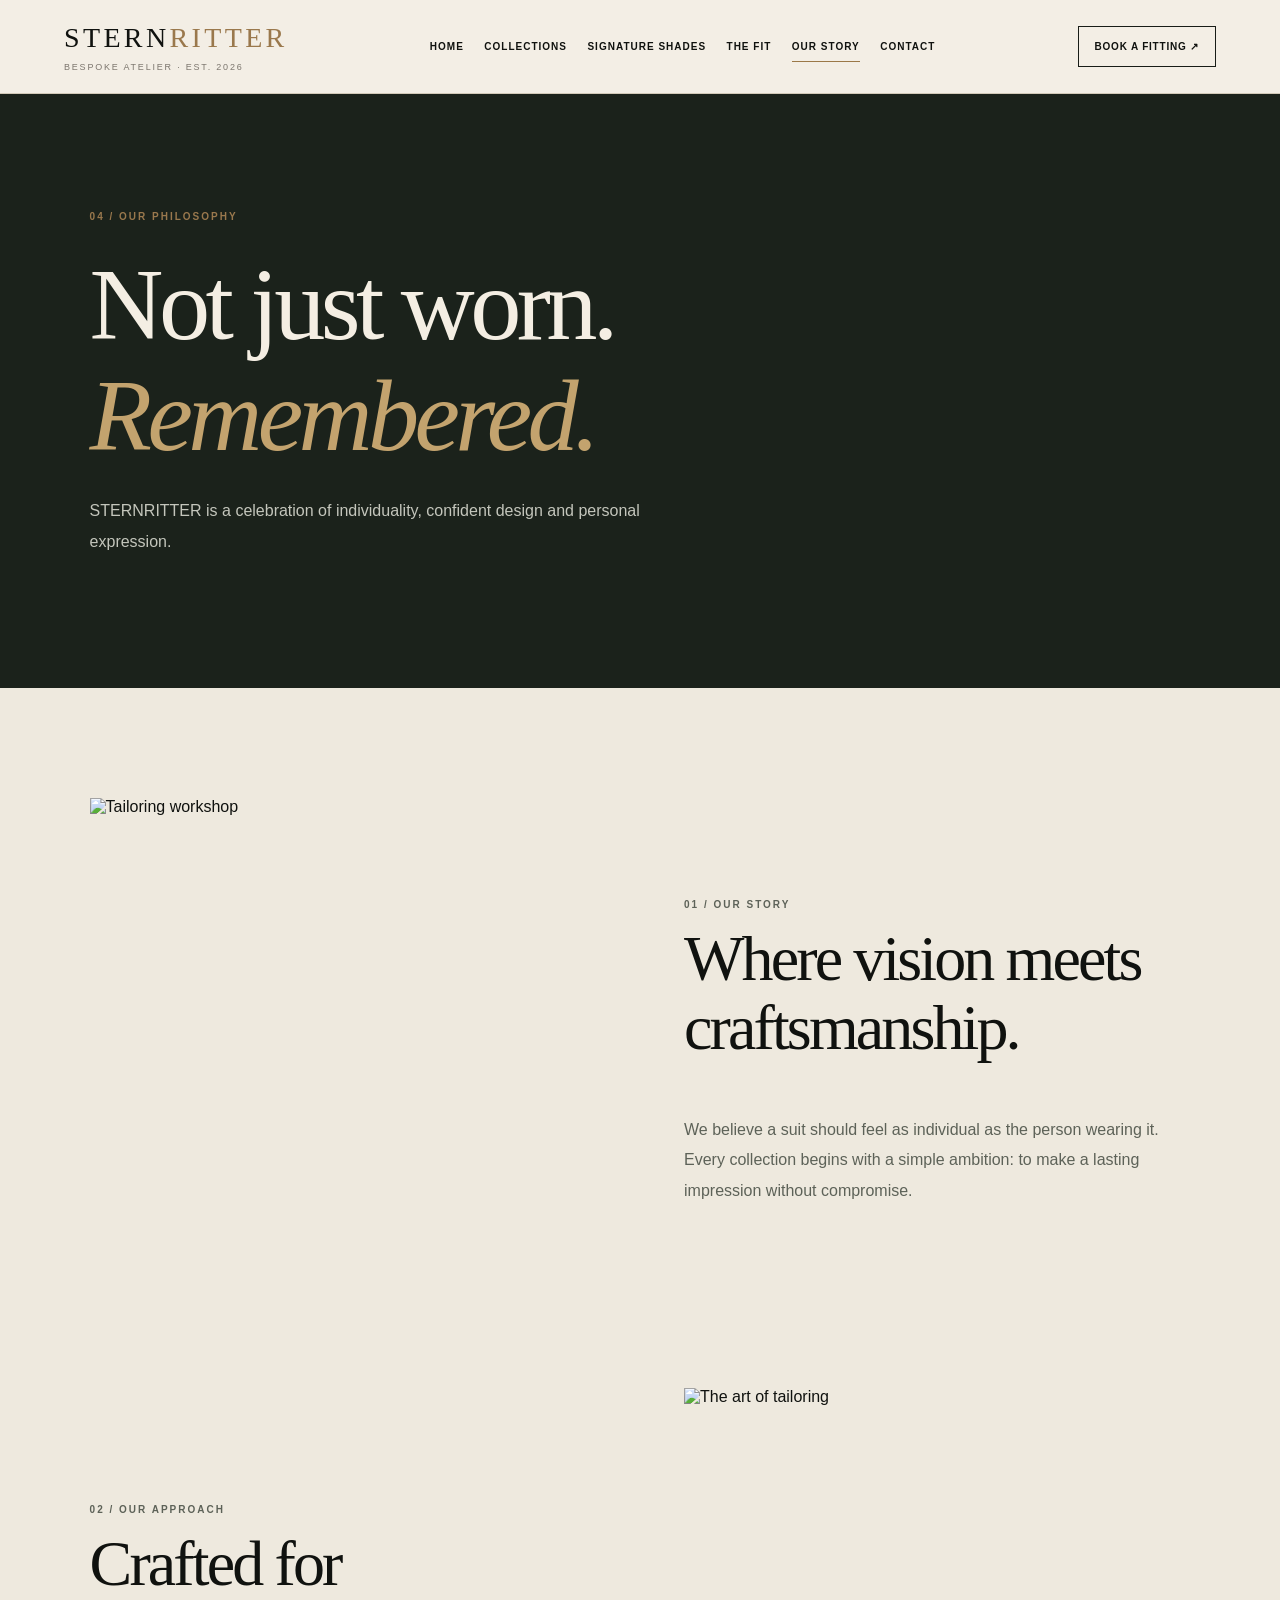
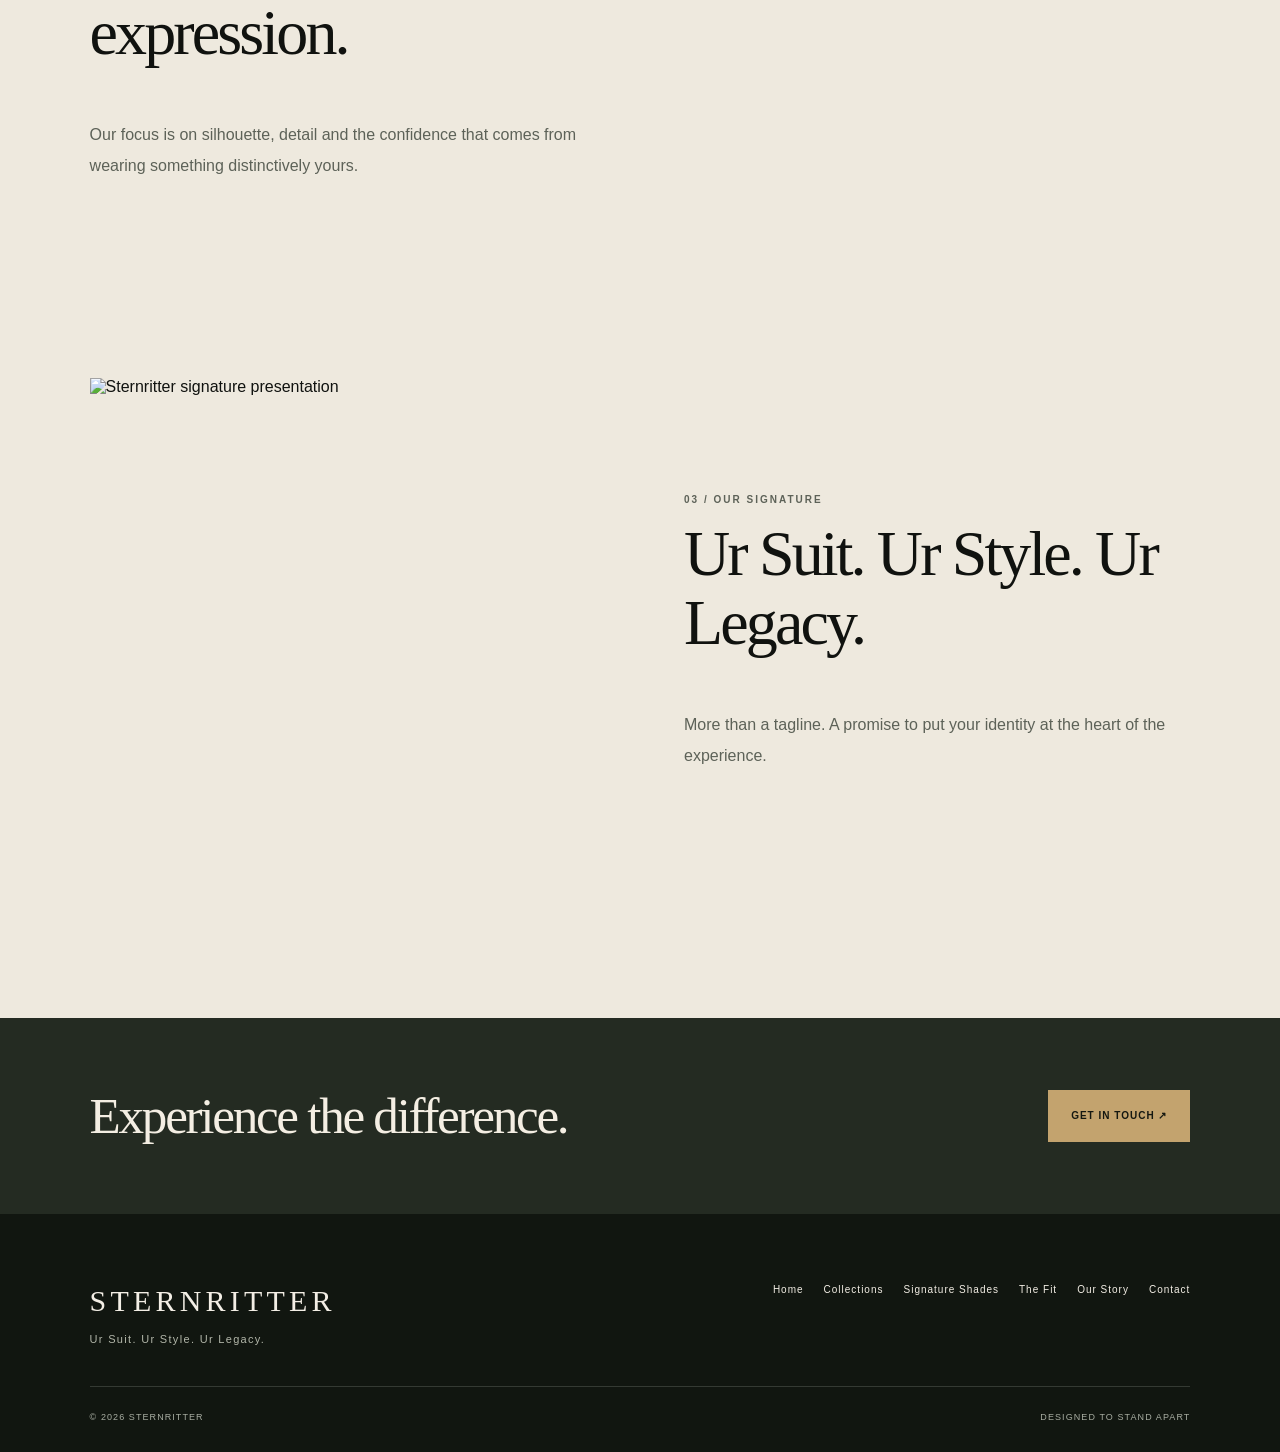
==== about.html @ e66f66bf "Start fresh: complete six-page STERNRITTER client website" ====
<!doctype html><html lang="en"><head><meta charset="utf-8"><meta name="viewport" content="width=device-width,initial-scale=1"><meta name="description" content="STERNRITTER bespoke tailoring. Explore our collections, signature shades and fitting experience."><title>Our Story | STERNRITTER</title><link rel="stylesheet" href="style.css"></head><body><a class="skip" href="#main">Skip to content</a><header class="header"><a class="logo" href="index.html">STERN<span>RITTER</span><small>BESPOKE ATELIER · EST. 2026</small></a><nav aria-label="Main navigation"><a href="index.html">Home</a><a href="collections.html">Collections</a><a href="shades.html">Signature Shades</a><a href="fit.html">The Fit</a><a href="about.html" aria-current="page">Our Story</a><a href="contact.html">Contact</a></nav><a class="book" href="contact.html#enquire">BOOK A FITTING ↗</a></header><main id="main"><section class="page-intro"><p class="eyebrow">04 / OUR PHILOSOPHY</p><h1>Not just worn.<br><em>Remembered.</em></h1><p class="lead">STERNRITTER is a celebration of individuality, confident design and personal expression.</p></section><section class="story-grid wrap"><img src="https://raw.githubusercontent.com/temp940/Sternritter/main/images/Workshop.png" alt="Tailoring workshop" loading="lazy"><div><p class="eyebrow">01 / OUR STORY</p><h2>Where vision meets craftsmanship.</h2><p>We believe a suit should feel as individual as the person wearing it. Every collection begins with a simple ambition: to make a lasting impression without compromise.</p></div><div><p class="eyebrow">02 / OUR APPROACH</p><h2>Crafted for expression.</h2><p>Our focus is on silhouette, detail and the confidence that comes from wearing something distinctively yours.</p></div><img src="https://raw.githubusercontent.com/temp940/Sternritter/main/images/The%20Art%20of%20Tailoring.png" alt="The art of tailoring" loading="lazy"><img src="https://raw.githubusercontent.com/temp940/Sternritter/main/images/Card%20Presentation.png" alt="Sternritter signature presentation" loading="lazy"><div><p class="eyebrow">03 / OUR SIGNATURE</p><h2>Ur Suit. Ur Style. Ur Legacy.</h2><p>More than a tagline. A promise to put your identity at the heart of the experience.</p></div></section><section class="strip-cta"><h2>Experience the difference.</h2><a class="button" href="contact.html#enquire">GET IN TOUCH ↗</a></section></main><footer class="footer"><div><a class="footer-logo" href="index.html">STERNRITTER</a><p>Ur Suit. Ur Style. Ur Legacy.</p></div><div class="footer-nav"><a href="index.html">Home</a><a href="collections.html">Collections</a><a href="shades.html">Signature Shades</a><a href="fit.html">The Fit</a><a href="about.html">Our Story</a><a href="contact.html">Contact</a></div><div class="footer-base"><span>© 2026 STERNRITTER</span><span>DESIGNED TO STAND APART</span></div></footer></body></html>
---- style.css ----
:root{--ink:#10120f;--dark:#1c211b;--paper:#eee9de;--gold:#c3a36e;--line:#d2c9b8}*,*::before,*::after{box-sizing:border-box}html{scroll-behavior:smooth}body{margin:0;background:var(--paper);color:var(--ink);font-family:Arial,Helvetica,sans-serif;overflow-x:hidden}a{color:inherit;text-decoration:none}img{display:block;width:100%;height:auto}h1,h2,h3,p{margin-top:0}h1,h2,h3{font-weight:400}h1,h2,h3{font-family:Georgia,serif;letter-spacing:-.045em;line-height:1.08}em{font-weight:400;color:#9b7848}.skip{position:absolute;left:15px;top:-100px;background:white;padding:10px;z-index:100}.skip:focus{top:15px}a:focus-visible,input:focus-visible,select:focus-visible,textarea:focus-visible{outline:2px solid #a8844c;outline-offset:4px}.header{display:flex;align-items:center;justify-content:space-between;gap:22px;padding:20px 5%;background:#f3eee5;min-height:94px;border-bottom:1px solid var(--line)}.logo{font:28px Georgia,serif;letter-spacing:.12em;white-space:nowrap}.logo span{color:#9a784c}.logo small{display:block;font:9px Arial,sans-serif;letter-spacing:.2em;color:#7c766e;margin-top:8px}.header nav{display:flex;gap:clamp(12px,1.6vw,25px);align-items:center;justify-content:center;flex-wrap:wrap}.header nav a{font-size:10px;font-weight:700;letter-spacing:.1em;text-transform:uppercase;padding:9px 0;border-bottom:1px solid transparent}.header nav a[aria-current=page],.header nav a:hover{border-color:#9b7848}.book{border:1px solid #181c17;padding:14px 16px;font-size:10px;font-weight:700;letter-spacing:.08em;white-space:nowrap}.book:hover{background:#181c17;color:white}.eyebrow{font:700 10px/1.6 Arial,sans-serif;letter-spacing:.2em;color:#99784d}.wrap{padding-left:7%;padding-right:7%}.home-hero{display:grid;grid-template-columns:1fr 1fr;min-height:670px;background:#151b16;color:#f0ebdf;position:relative}.home-hero-copy{padding:clamp(65px,8vw,140px) 7vw;display:flex;flex-direction:column;align-items:flex-start;justify-content:center}.home-hero h1{font-size:clamp(65px,7.2vw,124px);margin:25px 0}.home-hero p:not(.eyebrow){max-width:420px;line-height:1.9;color:#bfc2b7;font-size:15px}.home-hero-image{overflow:hidden;background:#242a23}.home-hero-image img{width:100%;height:100%;object-fit:cover}.hero-number{position:absolute;bottom:25px;left:7vw;color:#b6b5a7;font-size:10px;letter-spacing:.15em}.actions{display:flex;gap:12px;flex-wrap:wrap;margin-top:25px}.button{display:inline-flex;align-items:center;justify-content:center;min-height:52px;padding:16px 22px;border:1px solid var(--gold);background:var(--gold);color:#151811;font-size:10px;font-weight:700;letter-spacing:.1em;cursor:pointer;text-align:center}.button:hover{background:transparent;color:var(--gold)}.button.outline{background:transparent;color:#f4ecdd}.button.outline:hover{background:var(--gold);color:#151811}.button.dark{background:#141a14;color:#fff;border-color:#141a14}.marquee{background:var(--gold);padding:22px 5%;display:flex;align-items:center;justify-content:space-around;gap:12px;flex-wrap:wrap;font-size:10px;font-weight:700;letter-spacing:.1em}.marquee b{font-size:16px}.statement{padding-top:130px;padding-bottom:135px}.statement-grid{display:grid;grid-template-columns:1.3fr 1fr;gap:8%;align-items:center}.statement h2,.section-title,.split-copy h2,.final-cta h2{font-size:clamp(50px,6.2vw,100px)}.statement-grid p{font-size:18px;line-height:1.8;color:#5d6158}.under-link{display:inline-block;padding:12px 0;border-bottom:1px solid #99784d;color:#8c6c3e;font-size:10px;font-weight:700;letter-spacing:.1em}.featured{background:#dcd3c2;padding:105px 0 125px}.section-top{display:flex;justify-content:space-between;gap:20px;align-items:center}.section-title{margin:45px 0 60px}.products{display:grid;grid-template-columns:repeat(3,minmax(0,1fr));gap:26px}.product{min-width:0}.product-image{display:block;aspect-ratio:3/4.2;overflow:hidden;background:#252b25}.product-image img{height:100%;object-fit:cover;transition:transform .4s}.product-image:hover img{transform:scale(1.04)}.product-meta{padding:25px 0}.product-meta>span,.shade>div>span{font-size:10px;letter-spacing:.12em;color:#917246}.product-meta h2{font-size:clamp(30px,3.2vw,48px);margin:15px 0 5px}.product-meta h3{font:700 12px Arial,sans-serif;letter-spacing:.05em}.product-meta p{font-size:14px;line-height:1.8;color:#66695f}.split-feature{display:grid;grid-template-columns:1fr 1fr;background:#1c241c;color:#f1ebdf}.split-image{min-height:650px;overflow:hidden}.split-image img{height:100%;object-fit:cover}.split-copy{display:flex;flex-direction:column;align-items:flex-start;justify-content:center;padding:10%}.split-copy p:not(.eyebrow){max-width:410px;line-height:1.9;color:#c0c4b9}.final-cta{background:#c3a36e;text-align:center;padding:115px 20px 130px}.final-cta h2 em{color:#6b4f2d}.page-intro{background:#1b221b;color:#f4eee3;padding:clamp(85px,9vw,140px) 7%;}.page-intro h1{font-size:clamp(64px,8vw,130px);margin:25px 0}.page-intro em{color:#c3a36e}.lead{max-width:590px;color:#c4c6bc;line-height:1.9;font-size:16px}.catalogue,.shade-grid{padding-top:100px;padding-bottom:110px}.shade-grid{display:grid;grid-template-columns:repeat(2,minmax(0,1fr));gap:55px 30px}.shade{min-width:0}.shade img{height:580px;object-fit:cover;background:#222922}.shade>div{padding:25px 0}.shade h2{font-size:clamp(31px,4vw,55px);margin:12px 0}.shade p{color:#60645b;line-height:1.7}.strip-cta{display:flex;align-items:center;justify-content:space-between;gap:25px;flex-wrap:wrap;padding:70px 7%;background:#242b22;color:#f4eee3}.strip-cta h2{font-size:clamp(35px,4vw,65px);margin:0}.fit-layout{display:grid;grid-template-columns:1fr 1fr;gap:8%;padding-top:110px;padding-bottom:110px;align-items:center}.fit-layout h2,.story-grid h2,.contact-layout h2{font-size:clamp(40px,5vw,76px)}.fit-layout p,.story-grid p,.contact-layout p{line-height:1.9;color:#5d6258}.fit-layout>img{height:660px;object-fit:cover}.steps{list-style:none;padding:0;margin:35px 0}.steps li{display:flex;justify-content:space-between;gap:20px;border-top:1px solid #c9c2b5;padding:17px 0}.steps li b{font-size:12px}.steps li span{font-size:13px;color:#65675f;max-width:240px}.fit-options{padding-top:65px;padding-bottom:110px;background:#ded7c9}.option-grid{display:grid;grid-template-columns:repeat(3,1fr);gap:20px}.option-grid article{padding:35px;border:1px solid #bdb3a3}.option-grid h3{font-size:30px}.option-grid p{color:#66685e}.story-grid{padding-top:110px;padding-bottom:120px;display:grid;grid-template-columns:1fr 1fr;gap:70px 8%;align-items:center}.story-grid img{height:520px;object-fit:cover}.contact-layout{display:grid;grid-template-columns:1fr 1fr;gap:10%;padding-top:100px;padding-bottom:130px}.contact-layout form{display:flex;flex-direction:column;gap:12px}.contact-layout label{font-size:10px;font-weight:700;letter-spacing:.13em}.contact-layout input,.contact-layout select,.contact-layout textarea{width:100%;font:15px Arial,sans-serif;padding:15px;border:1px solid #bcb4a6;background:#faf7f0;color:#171a15;margin-bottom:14px}.contact-layout form .button{align-self:flex-start}.notice{font-size:13px;color:#876d49!important}.footer{background:#111610;color:#f3eee5;padding:70px 7% 30px;display:flex;justify-content:space-between;gap:30px;flex-wrap:wrap}.footer-logo{font:30px Georgia,serif;letter-spacing:.14em}.footer p{font-size:11px;color:#b2b6a9;letter-spacing:.12em;margin-top:15px}.footer-nav{display:flex;gap:20px;flex-wrap:wrap;align-items:flex-start}.footer-nav a{font-size:10px;letter-spacing:.1em}.footer-nav a:hover{color:#c3a36e}.footer-base{width:100%;display:flex;justify-content:space-between;gap:20px;flex-wrap:wrap;border-top:1px solid #343a33;padding-top:25px;color:#a8ada2;font-size:9px;letter-spacing:.12em}@media(max-width:1200px){.header{flex-wrap:wrap;justify-content:center}.header nav{order:3;width:100%}}@media(max-width:800px){.home-hero,.split-feature,.statement-grid,.fit-layout,.contact-layout,.story-grid{grid-template-columns:1fr}.home-hero-image{height:540px}.home-hero-copy{padding:90px 7%}.hero-number{display:none}.products{grid-template-columns:1fr 1fr}.shade-grid{grid-template-columns:1fr 1fr}.shade img{height:420px}.fit-layout>img,.story-grid img{height:420px}.split-image{min-height:500px}.split-copy{padding:80px 7%}}@media(max-width:560px){.header{padding:20px 5%;gap:17px}.logo{font-size:24px}.header nav{order:0;gap:7px 14px}.header nav a{font-size:9px}.home-hero h1,.page-intro h1{font-size:clamp(58px,13vw,85px)}.home-hero-image{height:430px}.products,.shade-grid,.option-grid{grid-template-columns:1fr}.shade img{height:auto;aspect-ratio:3/4;object-fit:cover}.statement,.featured,.catalogue,.shade-grid,.fit-layout,.story-grid,.contact-layout{padding-top:75px;padding-bottom:80px}.statement h2,.section-title,.split-copy h2,.final-cta h2{font-size:clamp(47px,12vw,70px)}.split-image{min-height:420px}.strip-cta{padding:60px 7%}.footer-base{display:block}.footer-base span{display:block;margin:10px 0}}@media(prefers-reduced-motion:reduce){html{scroll-behavior:auto}*,*::before,*::after{transition:none!important}}
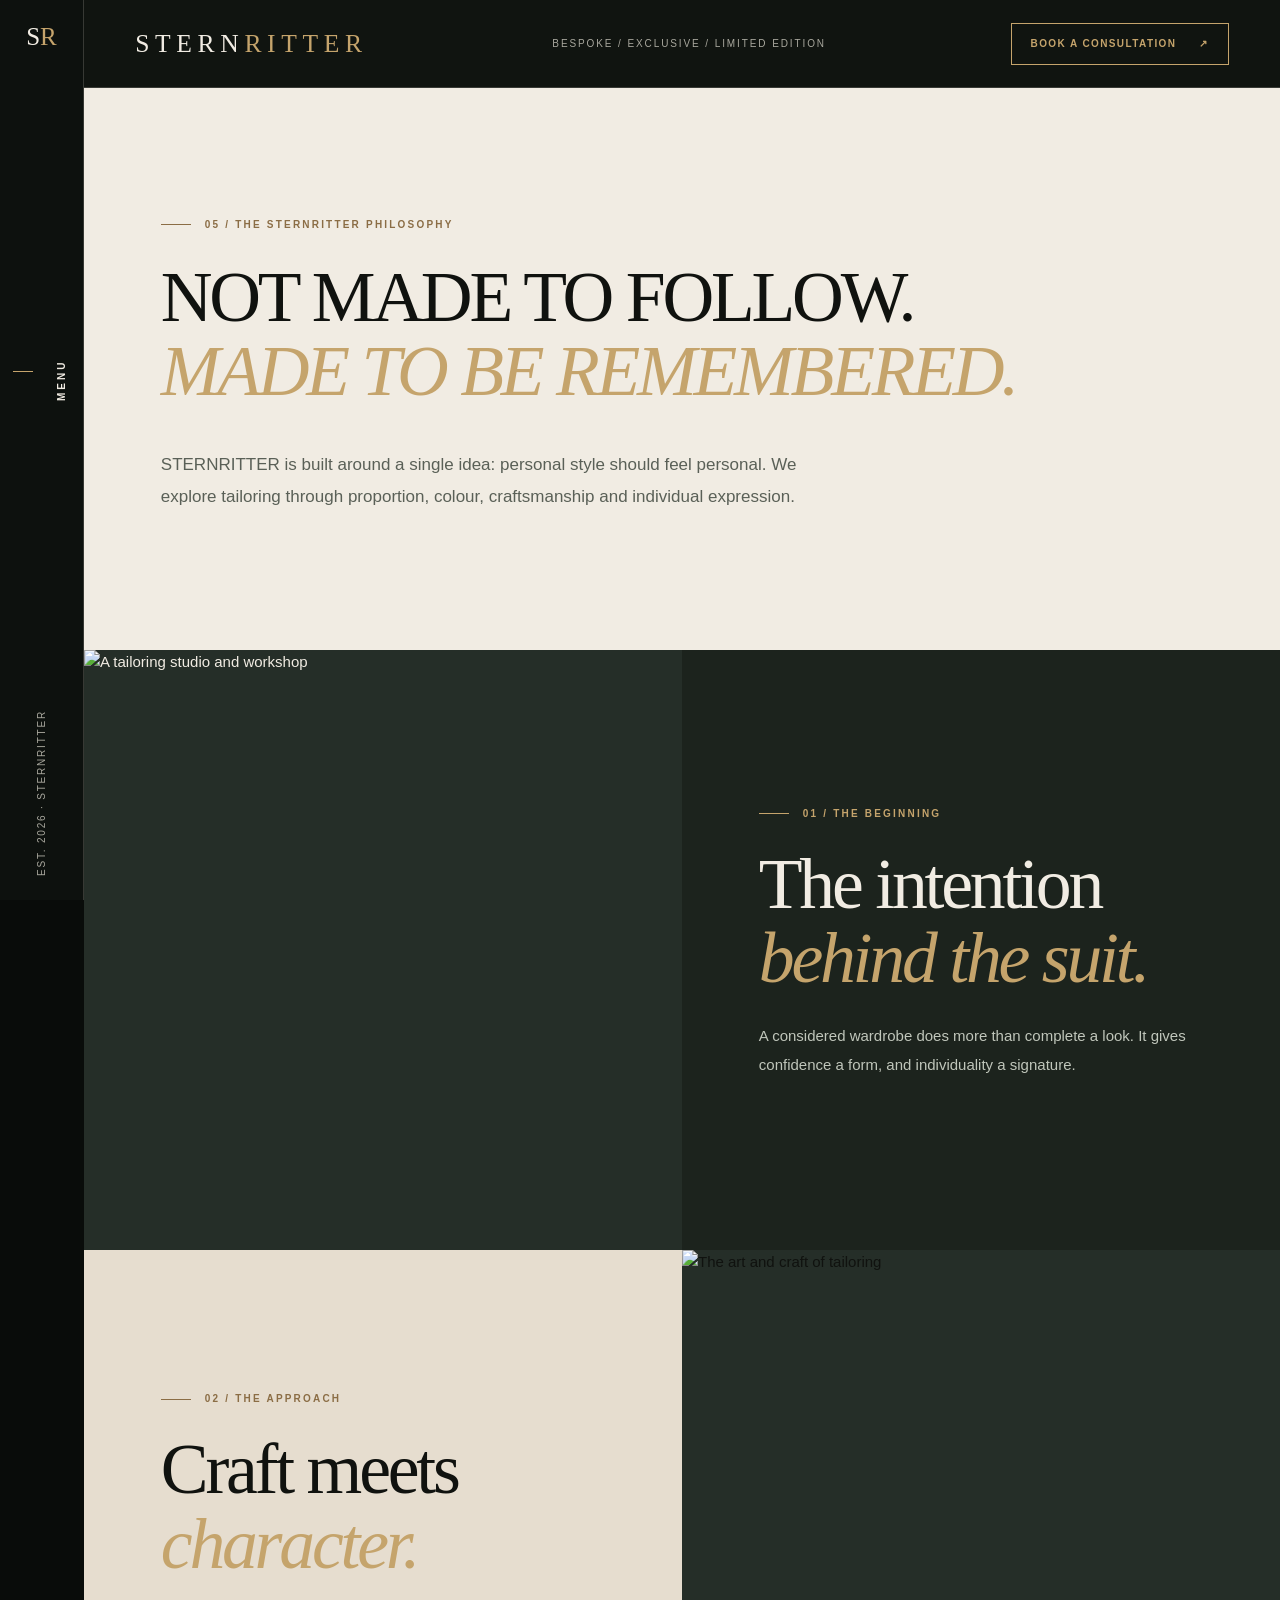
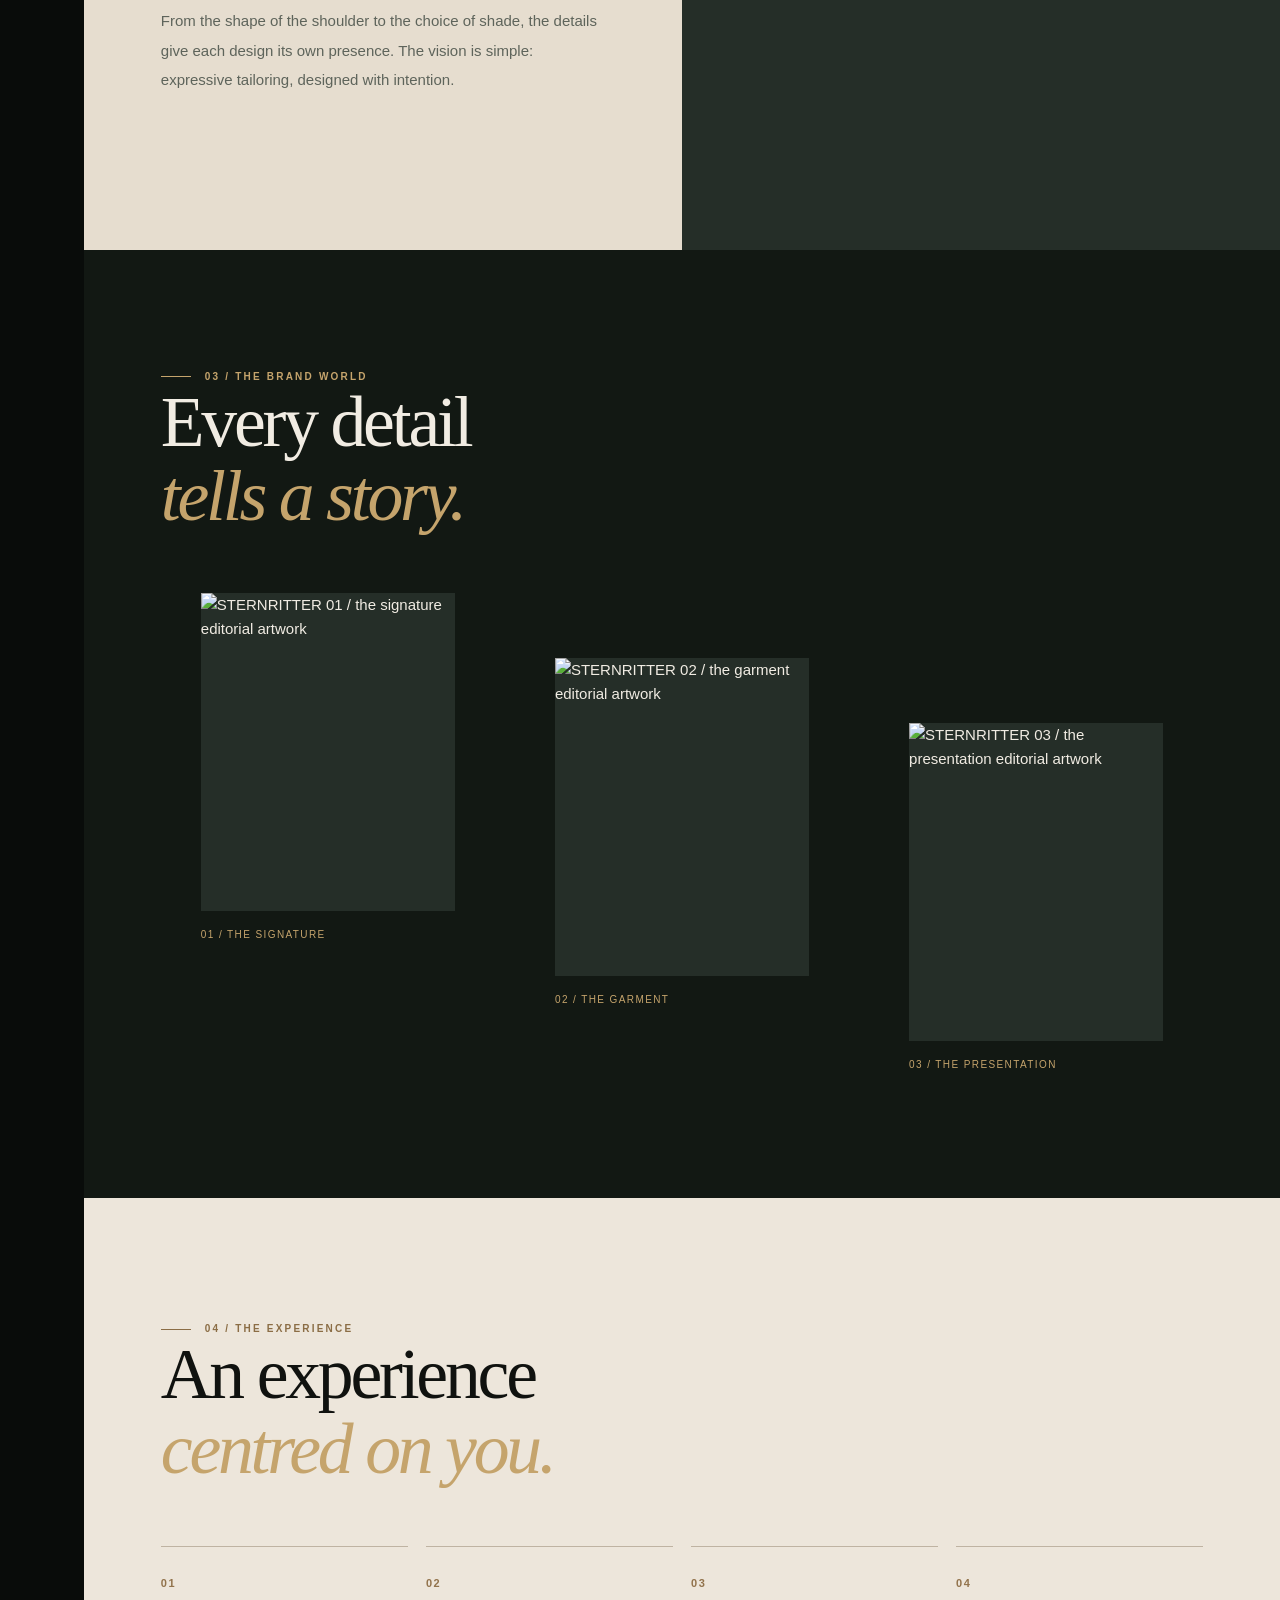
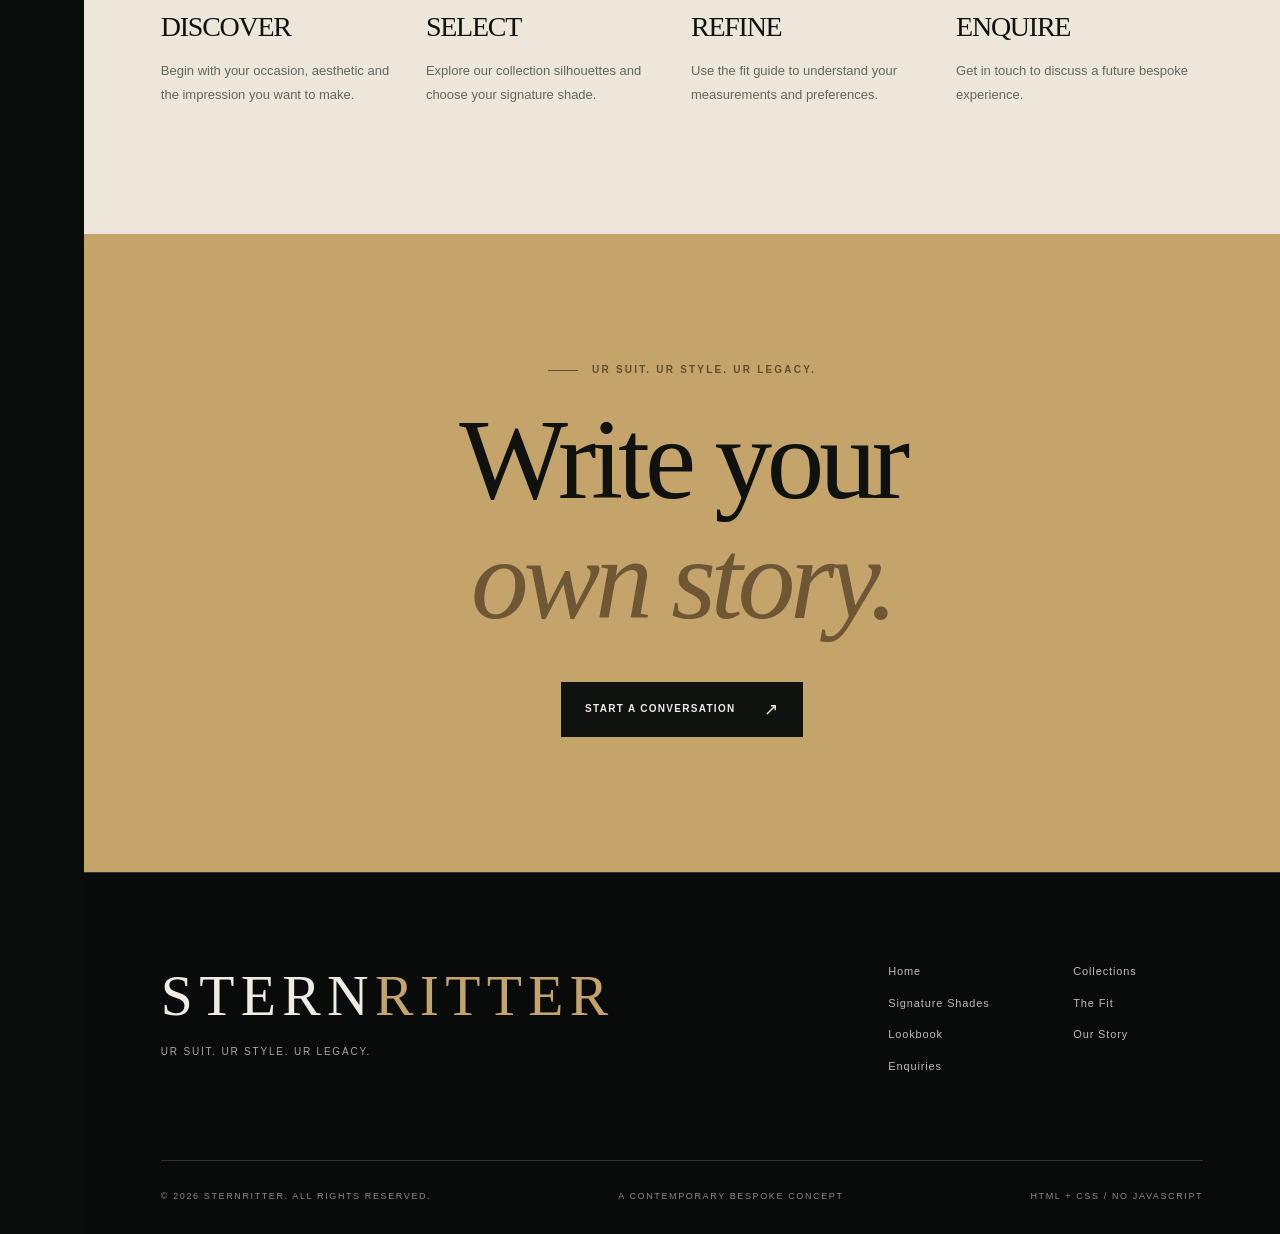
==== commit aaa05bcf: "STERNRITTER V3: complete seven-page editorial rebuild, side navigation, all 22 images, CSS interacti" ====
--- a/about.html
+++ b/about.html
@@ -1 +1,45 @@
-<!doctype html><html lang="en"><head><meta charset="utf-8"><meta name="viewport" content="width=device-width,initial-scale=1"><meta name="description" content="STERNRITTER bespoke tailoring. Explore our collections, signature shades and fitting experience."><title>Our Story | STERNRITTER</title><link rel="stylesheet" href="style.css"></head><body><a class="skip" href="#main">Skip to content</a><header class="header"><a class="logo" href="index.html">STERN<span>RITTER</span><small>BESPOKE ATELIER · EST. 2026</small></a><nav aria-label="Main navigation"><a href="index.html">Home</a><a href="collections.html">Collections</a><a href="shades.html">Signature Shades</a><a href="fit.html">The Fit</a><a href="about.html" aria-current="page">Our Story</a><a href="contact.html">Contact</a></nav><a class="book" href="contact.html#enquire">BOOK A FITTING ↗</a></header><main id="main"><section class="page-intro"><p class="eyebrow">04 / OUR PHILOSOPHY</p><h1>Not just worn.<br><em>Remembered.</em></h1><p class="lead">STERNRITTER is a celebration of individuality, confident design and personal expression.</p></section><section class="story-grid wrap"><img src="https://raw.githubusercontent.com/temp940/Sternritter/main/images/Workshop.png" alt="Tailoring workshop" loading="lazy"><div><p class="eyebrow">01 / OUR STORY</p><h2>Where vision meets craftsmanship.</h2><p>We believe a suit should feel as individual as the person wearing it. Every collection begins with a simple ambition: to make a lasting impression without compromise.</p></div><div><p class="eyebrow">02 / OUR APPROACH</p><h2>Crafted for expression.</h2><p>Our focus is on silhouette, detail and the confidence that comes from wearing something distinctively yours.</p></div><img src="https://raw.githubusercontent.com/temp940/Sternritter/main/images/The%20Art%20of%20Tailoring.png" alt="The art of tailoring" loading="lazy"><img src="https://raw.githubusercontent.com/temp940/Sternritter/main/images/Card%20Presentation.png" alt="Sternritter signature presentation" loading="lazy"><div><p class="eyebrow">03 / OUR SIGNATURE</p><h2>Ur Suit. Ur Style. Ur Legacy.</h2><p>More than a tagline. A promise to put your identity at the heart of the experience.</p></div></section><section class="strip-cta"><h2>Experience the difference.</h2><a class="button" href="contact.html#enquire">GET IN TOUCH ↗</a></section></main><footer class="footer"><div><a class="footer-logo" href="index.html">STERNRITTER</a><p>Ur Suit. Ur Style. Ur Legacy.</p></div><div class="footer-nav"><a href="index.html">Home</a><a href="collections.html">Collections</a><a href="shades.html">Signature Shades</a><a href="fit.html">The Fit</a><a href="about.html">Our Story</a><a href="contact.html">Contact</a></div><div class="footer-base"><span>© 2026 STERNRITTER</span><span>DESIGNED TO STAND APART</span></div></footer></body></html>+<!DOCTYPE html><html lang="en"><head><meta charset="UTF-8"><meta name="viewport" content="width=device-width,initial-scale=1"><meta name="theme-color" content="#10120f"><meta name="description" content="Discover the design philosophy, craftsmanship and distinct brand expression of STERNRITTER."><title>Our Story | STERNRITTER</title><link rel="stylesheet" href="style-v3.css"></head><body>
+<a class="skip" href="#main">Skip to main content</a>
+<input id="site-menu" type="checkbox" aria-label="Toggle the slide-out navigation menu">
+<aside class="rail" aria-label="Site controls">
+ <a class="rail-logo" href="index.html" aria-label="STERNRITTER home">S<span>R</span></a>
+ <label class="rail-open" for="site-menu"><span class="hamburger" aria-hidden="true"><i></i><i></i><i></i></span> MENU</label>
+ <span class="rail-side">EST. 2026 · STERNRITTER</span>
+</aside>
+<label class="nav-veil" for="site-menu" aria-hidden="true"></label>
+<nav class="nav-panel" aria-label="Primary navigation">
+ <div class="nav-panel-head"><span class="nav-kicker">STERNRITTER / EXPLORE</span><label class="nav-close" for="site-menu">CLOSE <span class="close-x" aria-hidden="true">×</span></label></div>
+ <div class="nav-big"><a href="index.html"><small>01</small>Home<span aria-hidden="true" style="margin-left:auto;font:26px Arial,sans-serif">↗</span></a>
+<a href="collections.html"><small>02</small>Collections<span aria-hidden="true" style="margin-left:auto;font:26px Arial,sans-serif">↗</span></a>
+<a href="shades.html"><small>03</small>Signature Shades<span aria-hidden="true" style="margin-left:auto;font:26px Arial,sans-serif">↗</span></a>
+<a href="fit.html"><small>04</small>The Fit<span aria-hidden="true" style="margin-left:auto;font:26px Arial,sans-serif">↗</span></a>
+<a href="lookbook.html"><small>05</small>Lookbook<span aria-hidden="true" style="margin-left:auto;font:26px Arial,sans-serif">↗</span></a>
+<a href="about.html" aria-current="page"><small>06</small>Our Story<span aria-hidden="true" style="margin-left:auto;font:26px Arial,sans-serif">↗</span></a>
+<a href="contact.html"><small>07</small>Enquiries<span aria-hidden="true" style="margin-left:auto;font:26px Arial,sans-serif">↗</span></a></div>
+ <div class="nav-panel-foot"><img src="https://raw.githubusercontent.com/temp940/Sternritter/main/images/The%20Garment.png" alt="A STERNRITTER luxury garment presentation" loading="lazy"><p>Ur Suit.<br>Ur Style.<br><em>Ur Legacy.</em></p></div>
+</nav>
+<div class="site">
+<header class="topbar">
+ <a class="topbrand" href="index.html" aria-label="STERNRITTER homepage">STERN<span>RITTER</span></a>
+ <span class="topnote">BESPOKE / EXCLUSIVE / LIMITED EDITION</span>
+ <a class="book-top" href="contact.html#consultation">BOOK A CONSULTATION <span aria-hidden="true">↗</span></a>
+</header><main id="main">
+<section class="story-intro"><div class="wrap"><span class="kicker dark">05 / THE STERNRITTER PHILOSOPHY</span><h1 class="section-title">NOT MADE TO FOLLOW.<br><em>MADE TO BE REMEMBERED.</em></h1><p>STERNRITTER is built around a single idea: personal style should feel personal. We explore tailoring through proportion, colour, craftsmanship and individual expression.</p></div></section>
+<section class="story-block"><div class="photo-wrap story-image"><img src="https://raw.githubusercontent.com/temp940/Sternritter/main/images/Workshop.png" alt="A tailoring studio and workshop" loading="lazy"></div><div class="story-text"><span class="kicker">01 / THE BEGINNING</span><h2>The intention<br><em>behind the suit.</em></h2><p>A considered wardrobe does more than complete a look. It gives confidence a form, and individuality a signature.</p></div></section>
+<section class="story-block reverse"><div class="photo-wrap story-image"><img src="https://raw.githubusercontent.com/temp940/Sternritter/main/images/The%20Art%20of%20Tailoring.png" alt="The art and craft of tailoring" loading="lazy"></div><div class="story-text"><span class="kicker dark">02 / THE APPROACH</span><h2>Craft meets<br><em>character.</em></h2><p>From the shape of the shoulder to the choice of shade, the details give each design its own presence. The vision is simple: expressive tailoring, designed with intention.</p></div></section>
+<section class="detail-triptych"><div class="wrap"><span class="kicker">03 / THE BRAND WORLD</span><h2 class="section-title">Every detail<br><em>tells a story.</em></h2><div class="detail-triptych-grid"><figure><div class="photo-wrap "><img src="https://raw.githubusercontent.com/temp940/Sternritter/main/images/Card%20Presentation.png" alt="STERNRITTER 01 / the signature editorial artwork" loading="lazy"></div><figcaption>01 / THE SIGNATURE</figcaption></figure><figure><div class="photo-wrap "><img src="https://raw.githubusercontent.com/temp940/Sternritter/main/images/The%20Garment.png" alt="STERNRITTER 02 / the garment editorial artwork" loading="lazy"></div><figcaption>02 / THE GARMENT</figcaption></figure><figure><div class="photo-wrap "><img src="https://raw.githubusercontent.com/temp940/Sternritter/main/images/Card.png" alt="STERNRITTER 03 / the presentation editorial artwork" loading="lazy"></div><figcaption>03 / THE PRESENTATION</figcaption></figure></div></div></section>
+<section class="process-section"><div class="wrap"><span class="kicker dark">04 / THE EXPERIENCE</span><h2 class="section-title">An experience<br><em>centred on you.</em></h2><div class="process-grid"><div class="process-card"><small>01</small><h3>DISCOVER</h3><p>Begin with your occasion, aesthetic and the impression you want to make.</p></div><div class="process-card"><small>02</small><h3>SELECT</h3><p>Explore our collection silhouettes and choose your signature shade.</p></div><div class="process-card"><small>03</small><h3>REFINE</h3><p>Use the fit guide to understand your measurements and preferences.</p></div><div class="process-card"><small>04</small><h3>ENQUIRE</h3><p>Get in touch to discuss a future bespoke experience.</p></div></div></div></section>
+<section class="cta-band"><span class="kicker">UR SUIT. UR STYLE. UR LEGACY.</span><h2>Write your<br><em>own story.</em></h2><a class="button dark" href="contact.html#consultation">START A CONVERSATION <span>↗</span></a></section></main>
+<footer class="footer">
+ <div class="footer-top">
+  <div><a class="footer-logo" href="index.html">STERN<em>RITTER</em></a><p class="footer-tag">UR SUIT. UR STYLE. UR LEGACY.</p></div>
+  <div class="footer-links"><a href="index.html">Home</a>
+<a href="collections.html">Collections</a>
+<a href="shades.html">Signature Shades</a>
+<a href="fit.html">The Fit</a>
+<a href="lookbook.html">Lookbook</a>
+<a href="about.html">Our Story</a>
+<a href="contact.html">Enquiries</a></div>
+ </div>
+ <div class="footer-bottom"><span>© 2026 STERNRITTER. ALL RIGHTS RESERVED.</span><span>A CONTEMPORARY BESPOKE CONCEPT</span><span>HTML + CSS / NO JAVASCRIPT</span></div>
+</footer></div></body></html>
--- a/style-v3.css
+++ b/style-v3.css
@@ -0,0 +1,352 @@
+/* STERNRITTER / V3 CLIENT DESIGN
+   Original photographs. Pure HTML and CSS. Side drawer is checkbox-operated.
+   Design tokens */
+:root{--rail:84px;--ink:#10120f;--near:#161b17;--deep:#090c0a;--forest:#243026;--sand:#f1ece3;--bone:#dfd6c8;--gold:#c5a46c;--quiet:#a8a79d;--stroke:rgba(240,235,225,.18);--stroke-dark:rgba(18,22,16,.16);--ease:cubic-bezier(.22,1,.36,1)}
+*,*::before,*::after{box-sizing:border-box}
+html{scroll-behavior:smooth;scroll-padding-top:70px}
+body{margin:0;background:var(--deep);color:var(--sand);font-family:Arial,Helvetica,sans-serif;font-size:15px;line-height:1.6}
+body:has(#site-menu:checked){overflow:hidden}
+img{display:block;width:100%;max-width:100%}
+a{color:inherit;text-decoration:none}
+button,input,select,textarea{font:inherit}
+button,a,label{-webkit-tap-highlight-color:transparent}
+h1,h2,h3,h4,p,figure{margin-top:0}
+h1,h2,h3{font-family:Georgia,"Times New Roman",serif;font-weight:400;letter-spacing:-.045em;line-height:1.04;text-wrap:balance}
+em{font-weight:400;color:var(--gold)}
+::selection{background:var(--gold);color:var(--deep)}
+:focus-visible{outline:2px solid var(--gold);outline-offset:5px}
+.skip{position:fixed;left:100px;top:-120px;background:var(--sand);color:var(--deep);padding:13px;z-index:250}
+.skip:focus{top:14px}
+
+/* SIDE RAIL + PURE CSS SLIDE-OUT NAVIGATION */
+#site-menu{position:fixed;z-index:170;top:45%;left:21px;width:42px;height:70px;opacity:0;cursor:pointer}
+#site-menu:focus-visible~.rail .rail-open{outline:2px solid var(--gold);outline-offset:5px}
+.rail{position:fixed;z-index:160;left:0;top:0;bottom:0;width:var(--rail);background:#0d110e;border-right:1px solid var(--stroke);display:flex;flex-direction:column;align-items:center;justify-content:space-between;padding:24px 0}
+.rail-logo{font-family:Georgia,serif;font-size:25px;color:var(--sand);line-height:1}.rail-logo span{color:var(--gold)}
+.rail-open{display:flex;align-items:center;justify-content:center;gap:21px;flex-direction:column;min-height:130px;cursor:pointer;user-select:none;color:var(--sand);font-size:10px;font-weight:700;letter-spacing:.3em;writing-mode:vertical-rl;transform:rotate(180deg)}
+.hamburger{width:20px;height:18px;display:flex;flex-direction:column;justify-content:space-between;transform:rotate(180deg)}
+.hamburger i{display:block;width:100%;height:1px;background:var(--gold)}
+.rail-side{font-size:10px;letter-spacing:.18em;color:var(--quiet);writing-mode:vertical-rl;transform:rotate(180deg)}
+.nav-veil{position:fixed;z-index:130;inset:0;background:rgba(0,0,0,.78);opacity:0;visibility:hidden;pointer-events:none;transition:opacity .4s,visibility .4s;cursor:pointer}
+.nav-panel{position:fixed;z-index:150;top:0;bottom:0;left:var(--rail);width:min(740px,calc(100vw - var(--rail)));background:var(--sand);color:var(--deep);padding:clamp(26px,4vw,65px);transform:translateX(-110%);visibility:hidden;pointer-events:none;overflow:auto;transition:transform .55s var(--ease),visibility .55s;box-shadow:20px 0 80px rgba(0,0,0,.2)}
+#site-menu:checked~.nav-veil{visibility:visible;opacity:1;pointer-events:auto}
+#site-menu:checked~.nav-panel{visibility:visible;pointer-events:auto;transform:translateX(0)}
+.nav-panel-head{display:flex;justify-content:space-between;align-items:center;gap:24px;padding-bottom:26px;border-bottom:1px solid #cbbfae}
+.nav-kicker,.tiny{font-size:10px;letter-spacing:.2em;font-weight:700;text-transform:uppercase}
+.nav-kicker{color:#7d6849}.nav-close{display:flex;align-items:center;gap:14px;font-size:11px;font-weight:700;letter-spacing:.12em;cursor:pointer}
+.close-x{font-size:31px;font-family:Arial,sans-serif;font-weight:300;line-height:1}
+.nav-big{display:flex;flex-direction:column;margin:30px 0 32px}
+.nav-big a{display:flex;align-items:baseline;gap:18px;border-bottom:1px solid #d6ccbb;padding:12px 0;font:clamp(29px,3.8vw,54px)/1.18 Georgia,serif;letter-spacing:-.035em;transition:padding-left .3s,color .3s}
+.nav-big a:hover,.nav-big a[aria-current="page"]{padding-left:11px;color:#957045}
+.nav-big a small{font:700 10px Arial,sans-serif;color:#8e7b62;letter-spacing:.1em}
+.nav-panel-foot{display:flex;gap:20px;align-items:center}
+.nav-panel-foot img{width:116px;height:140px;object-fit:cover;filter:grayscale(.25)}
+.nav-panel-foot p{font-family:Georgia,serif;font-size:25px;line-height:1.25;margin:0}
+.site{margin-left:var(--rail);min-width:0}
+.topbar{min-height:88px;display:flex;align-items:center;justify-content:space-between;gap:25px;padding:18px clamp(25px,4vw,80px);border-bottom:1px solid var(--stroke);background:#101410}
+.topbrand{font:clamp(22px,2vw,30px)/1 Georgia,serif;letter-spacing:.22em;white-space:nowrap}
+.topbrand span{color:var(--gold)}
+.topnote{font-size:10px;letter-spacing:.19em;color:var(--quiet);text-transform:uppercase}
+.book-top{display:inline-flex;align-items:center;gap:23px;border:1px solid var(--gold);padding:12px 19px;font-size:10px;font-weight:700;letter-spacing:.14em;white-space:nowrap;color:var(--gold);transition:background .3s,color .3s}
+.book-top:hover{background:var(--gold);color:var(--deep)}
+/* REUSABLE DESIGN PRIMITIVES */
+.wrap{max-width:1520px;margin-inline:auto;padding-inline:clamp(28px,6vw,105px)}
+.kicker{display:inline-flex;align-items:center;gap:14px;font-size:10px;font-weight:700;letter-spacing:.22em;text-transform:uppercase;color:var(--gold)}
+.kicker::before{content:"";display:block;width:30px;height:1px;background:currentColor}
+.kicker.dark{color:#8b6d45}
+.display{font-size:clamp(61px,8vw,138px);line-height:.95;letter-spacing:-.07em}
+.section-title{font-size:clamp(45px,5.6vw,88px);line-height:1.04}
+.prose{font-size:15px;line-height:1.95;color:#b5b6ad}
+.prose.dark{color:#585f55}
+.button{display:inline-flex;align-items:center;justify-content:space-between;gap:28px;border:1px solid var(--gold);background:var(--gold);color:var(--ink);padding:15px 23px;min-height:55px;max-width:100%;font-size:10px;font-weight:700;letter-spacing:.13em;text-transform:uppercase;transition:background .3s,color .3s,transform .3s}
+.button span{font-size:17px;font-weight:400;line-height:1}
+.button:hover{background:transparent;color:var(--gold);transform:translateY(-2px)}
+.button.outline{background:transparent;color:var(--sand);border-color:rgba(240,235,225,.5)}
+.button.outline:hover{background:var(--sand);color:var(--deep)}
+.button.dark{background:var(--ink);color:var(--sand);border-color:var(--ink)}
+.button.dark:hover{background:transparent;color:var(--ink)}
+.inline-link{display:inline-flex;align-items:center;justify-content:space-between;gap:28px;padding:11px 0;border-bottom:1px solid currentColor;font-size:11px;font-weight:700;letter-spacing:.14em;text-transform:uppercase}
+.inline-link:hover{color:var(--gold)}
+.section-heading{display:flex;align-items:end;justify-content:space-between;gap:40px;padding-bottom:38px}
+.section-heading p{max-width:280px;margin:0}
+.eyebrow-line{height:1px;background:var(--stroke);width:100%}
+.photo-wrap{position:relative;overflow:hidden;background:#252e28}
+.photo-wrap img{height:100%;width:100%;object-fit:cover;transition:transform .75s var(--ease)}
+.photo-wrap:hover img{transform:scale(1.035)}
+.overline{font-size:10px;letter-spacing:.18em;font-weight:700;text-transform:uppercase}
+.section-number{color:var(--gold);font-size:11px;font-weight:700;letter-spacing:.22em}
+/* HOME: ASYMMETRIC FASHION CAMPAIGN */
+.hero{min-height:780px;min-height:calc(100svh - 88px);display:grid;grid-template-columns:minmax(0,1fr) minmax(0,1.05fr);position:relative;isolation:isolate;background:#121815}
+.hero-copy{padding:clamp(72px,8vw,145px) 24px 105px clamp(28px,6vw,100px);display:flex;flex-direction:column;align-items:flex-start;justify-content:center;position:relative;z-index:2}
+.hero-copy h1{font-size:clamp(65px,7.7vw,139px);margin:36px 0 28px;line-height:.94;letter-spacing:-.065em;max-width:850px}
+.hero-copy h1 em{display:block}
+.hero-copy .prose{max-width:410px;margin-bottom:34px}
+.hero-actions{display:flex;flex-wrap:wrap;gap:12px}
+.hero-art{position:relative;min-height:660px;overflow:hidden;background:#2b302a}
+.hero-art img{width:100%;height:100%;object-fit:cover;object-position:center}
+.hero-art::after{content:"";position:absolute;inset:0;background:linear-gradient(90deg,rgba(18,24,21,.1),transparent 35%)}
+.hero-side-caption{position:absolute;right:22px;top:35px;z-index:2;writing-mode:vertical-rl;font-size:10px;letter-spacing:.25em;color:#f5ede0}
+.hero-index{position:absolute;bottom:38px;left:clamp(28px,6vw,100px);font-size:10px;letter-spacing:.22em;color:var(--quiet)}
+.value-strip{display:flex;flex-wrap:wrap;align-items:center;justify-content:space-around;gap:18px;padding:27px 30px;background:var(--gold);color:var(--ink);font-size:10px;font-weight:700;letter-spacing:.15em;text-transform:uppercase}
+.value-strip b{font-size:18px;font-weight:400}
+.philosophy{background:var(--sand);color:var(--ink);padding-block:clamp(90px,11vw,170px)}
+.philosophy-layout{display:grid;grid-template-columns:1.4fr 1fr;gap:10%;align-items:end;padding-top:40px}
+.philosophy-layout h2{margin:0}
+.philosophy-copy{max-width:450px;padding-bottom:10px}
+.philosophy-copy p:first-child{font:clamp(23px,2.5vw,33px)/1.5 Georgia,serif;color:#343b32}
+.philosophy-copy p:last-of-type{line-height:1.9;color:#62675f}
+.featured{background:#171d18;padding-block:110px 125px}
+.featured .section-title{margin:20px 0 0}
+.collection-grid{display:grid;grid-template-columns:repeat(3,minmax(0,1fr));gap:clamp(14px,2vw,30px)}
+.collection-teaser{display:block;min-width:0}
+.collection-teaser:nth-child(2){padding-top:75px}.collection-teaser:nth-child(3){padding-top:150px}
+.collection-teaser .photo-wrap{aspect-ratio:3/4.1}
+.card-caption{display:flex;align-items:flex-start;justify-content:space-between;gap:15px;padding-top:22px}
+.card-caption h3{font-size:clamp(29px,3.1vw,45px);margin:8px 0 5px}
+.card-caption small{display:block;font-size:10px;letter-spacing:.18em;color:var(--gold);font-weight:700}
+.card-caption .arrow{font-size:24px;font-family:Georgia,serif}
+.collection-teaser:hover .arrow{color:var(--gold)}
+.shade-promo{display:grid;grid-template-columns:1fr 1fr;background:#dcd1c0;color:var(--ink)}
+.shade-promo-image{min-height:650px}
+.shade-promo-copy{padding:clamp(65px,9vw,150px) clamp(30px,6vw,100px);display:flex;flex-direction:column;justify-content:center;align-items:flex-start}
+.shade-promo-copy h2{margin:25px 0 28px}
+.shade-promo-copy .prose{max-width:400px}
+.shade-promo-copy .button{margin-top:25px}
+.palette-dots{display:flex;align-items:center;gap:10px;margin-top:55px}
+.palette-dots i{display:block;width:19px;height:19px;border:1px solid #999;border-radius:50%}
+.palette-dots small{margin-left:15px;color:#686456;font-size:10px;letter-spacing:.13em}
+.craft-teaser{background:var(--deep);padding-block:125px}
+.craft-teaser-grid{display:grid;grid-template-columns:1fr 1fr;gap:8%;align-items:center}
+.craft-teaser-grid .photo-wrap{height:630px}
+.craft-teaser-grid .section-title{margin:25px 0}
+.craft-teaser-grid .prose{max-width:430px}
+.cta-band{padding:120px 30px 135px;text-align:center;background:var(--gold);color:var(--ink)}
+.cta-band .kicker{color:#604e31}.cta-band .kicker::before{background:#604e31}
+.cta-band h2{font-size:clamp(60px,9vw,145px);margin:22px 0 42px}
+.cta-band em{color:#6d5735}
+/* INNER PAGE INTRO */
+.page-hero{position:relative;display:grid;grid-template-columns:minmax(0,1fr) minmax(0,.83fr);min-height:580px;background:#e8dfd0;color:var(--ink)}
+.page-hero.dark{background:#151c17;color:var(--sand)}
+.page-hero-copy{padding:clamp(80px,9vw,135px) clamp(30px,6vw,105px);display:flex;flex-direction:column;align-items:flex-start;justify-content:center}
+.page-hero h1{font-size:clamp(64px,8vw,130px);margin:30px 0;line-height:.96}
+.page-hero .prose{max-width:560px}
+.page-hero .photo-wrap{min-height:510px}
+.page-hero em{color:#987343}.page-hero.dark em{color:var(--gold)}
+/* COLLECTIONS: BIG STORY PANELS */
+.collections-body{background:var(--sand);color:var(--ink);padding-block:115px}
+.collection-story{display:grid;grid-template-columns:1fr 1fr;gap:clamp(35px,8vw,135px);align-items:center;padding-block:65px;border-bottom:1px solid #cabfae}
+.collection-story:first-child{padding-top:0}.collection-story:nth-child(even) .photo-wrap{order:2}.collection-story .photo-wrap{height:690px}
+.collection-story h2{font-size:clamp(53px,5.8vw,90px);margin:18px 0}
+.collection-story h3{font:700 12px Arial,sans-serif;letter-spacing:.16em;text-transform:uppercase;color:#877052}
+.collection-story p{max-width:445px;line-height:1.9;color:#62675e}
+.detail-bits{display:flex;gap:12px;flex-wrap:wrap;margin:25px 0 35px}
+.detail-bits span{font:700 9px Arial,sans-serif;letter-spacing:.12em;border:1px solid #c4b8a5;padding:9px 12px}
+.collection-story .inline-link{color:#876c45}
+/* SHADES: WORKING CSS ONLY CUSTOMISER */
+.shades-section{padding-block:105px;background:#0e140f}
+.shade-studio{display:grid;grid-template-columns:minmax(0,1.12fr) minmax(0,.88fr);gap:clamp(25px,5vw,90px);align-items:center;position:relative}
+.shade-studio>input{position:absolute;opacity:0;width:1px;height:1px;pointer-events:none}
+.shade-studio:focus-within .shade-options{outline:1px solid rgba(197,164,108,.6);outline-offset:8px}
+.shade-preview{position:relative;width:100%;aspect-ratio:4/5;max-height:750px;background:#202a22;overflow:hidden}
+.shade-preview>img{position:absolute;inset:0;width:100%;height:100%;object-fit:cover;opacity:0;transform:scale(1.04);transition:opacity .5s,transform .8s var(--ease)}
+#shade-black:checked~.shade-preview .sh-black,#shade-ivory:checked~.shade-preview .sh-ivory,#shade-burgundy:checked~.shade-preview .sh-burgundy,#shade-emerald:checked~.shade-preview .sh-emerald,#shade-navy:checked~.shade-preview .sh-navy{opacity:1;transform:scale(1)}
+.shade-preview-badge{position:absolute;bottom:25px;left:26px;z-index:2;background:rgba(10,13,10,.7);backdrop-filter:blur(6px);padding:12px 19px;color:var(--sand);font-size:10px;letter-spacing:.13em}
+.shade-editor h2{font-size:clamp(52px,5.2vw,82px);margin:24px 0 19px}
+.shade-editor>p{max-width:410px}
+.shade-options{display:grid;gap:10px;margin:40px 0 28px}
+.shade-options label{display:flex;align-items:center;gap:18px;min-height:59px;padding:10px 16px;border:1px solid rgba(240,235,225,.2);cursor:pointer;letter-spacing:.13em;font-size:11px;font-weight:700;transition:background .2s,border-color .2s}
+.shade-options label:hover{border-color:var(--gold)}
+.shade-options label b{margin-left:auto;color:var(--quiet);font-size:10px}
+.swatch{width:23px;height:23px;border-radius:50%;border:1px solid #a5a69d;flex:none}
+#shade-black:checked~.shade-editor label[for="shade-black"],#shade-ivory:checked~.shade-editor label[for="shade-ivory"],#shade-burgundy:checked~.shade-editor label[for="shade-burgundy"],#shade-emerald:checked~.shade-editor label[for="shade-emerald"],#shade-navy:checked~.shade-editor label[for="shade-navy"]{border-color:var(--gold);background:#263029}
+.shade-description>p{display:none;color:#c8c3b7;font:italic 21px/1.5 Georgia,serif}
+#shade-black:checked~.shade-editor .desc-black,#shade-ivory:checked~.shade-editor .desc-ivory,#shade-burgundy:checked~.shade-editor .desc-burgundy,#shade-emerald:checked~.shade-editor .desc-emerald,#shade-navy:checked~.shade-editor .desc-navy{display:block}
+.shade-editor .button{margin-top:15px}
+.note{font-size:12px;line-height:1.7;color:#9e9e92}
+.shade-strip{background:var(--sand);color:var(--ink);padding-block:90px}
+.shade-strip-grid{display:grid;grid-template-columns:repeat(5,minmax(0,1fr));gap:13px}
+.shade-tile{min-width:0}.shade-tile img{height:340px;object-fit:cover;background:#242e25}
+.shade-tile p{font-size:10px;letter-spacing:.11em;font-weight:700;margin:12px 0}
+/* FIT */
+.fit-views{padding-block:105px;background:var(--sand);color:var(--ink)}
+.fit-views .section-title,.fits-section .section-title{margin:22px 0 35px}
+.measure-gallery{display:grid;grid-template-columns:repeat(3,minmax(0,1fr));gap:22px}
+.measure-gallery .photo-wrap{aspect-ratio:3/4;background:#263027}
+.measure-gallery figcaption{padding-top:18px;font:700 11px Arial,sans-serif;letter-spacing:.15em}
+.measure-gallery figcaption span{color:#8f7045;margin-right:12px}
+.measure-steps{padding-block:100px;background:#1a211b}
+.measure-grid{display:grid;grid-template-columns:1fr 1fr;gap:8%;align-items:start}
+.measure-grid .section-title{margin:25px 0}
+.steps{counter-reset:steps;list-style:none;padding:0;margin:0}
+.steps li{display:flex;gap:23px;border-bottom:1px solid var(--stroke);padding:24px 0}
+.steps li::before{counter-increment:steps;content:counter(steps,decimal-leading-zero);font-size:11px;letter-spacing:.1em;color:var(--gold);font-weight:700;min-width:25px}
+.steps b{display:block;font:700 12px Arial,sans-serif;letter-spacing:.13em;color:var(--sand)}
+.steps p{color:#b6bcb3;font-size:14px;margin:5px 0 0}
+.fits-section{padding-block:110px;background:#e2d9cb;color:var(--ink)}
+.fit-cards{display:grid;grid-template-columns:repeat(3,minmax(0,1fr));gap:22px}
+.fit-card{background:#f1ece3;min-width:0}
+.fit-card img{height:470px;object-fit:cover;background:#2b332a}
+.fit-card-copy{padding:26px}.fit-card h3{font-size:34px;margin:10px 0}.fit-card p{font-size:14px;line-height:1.7;color:#5f635a}
+.faq-section{background:#131914;padding-block:110px}
+.faq-grid{display:grid;grid-template-columns:.8fr 1.2fr;gap:8%}
+.faq-grid h2{font-size:clamp(42px,5vw,75px);margin:20px 0}
+.faq-grid details{border-bottom:1px solid var(--stroke);padding:22px 0}
+.faq-grid summary{font-size:15px;font-weight:700;cursor:pointer;list-style:none;display:flex;justify-content:space-between;gap:15px}
+.faq-grid summary::-webkit-details-marker{display:none}
+.faq-grid summary::after{content:"+";font-size:23px;color:var(--gold);font-weight:400}
+.faq-grid details[open] summary::after{content:"−"}
+.faq-grid details p{margin:20px 0 0;color:#bbc0b6;font-size:14px;line-height:1.8}
+/* LOOKBOOK: FILTERS WITHOUT JAVASCRIPT */
+.lookbook-section{padding-block:105px;background:var(--sand);color:var(--ink)}
+.gallery-filters{position:relative}
+.gallery-filters>input{position:absolute;opacity:0;width:1px;height:1px}
+.gallery-tabs{display:flex;gap:9px;flex-wrap:wrap;margin-bottom:45px}
+.gallery-tabs label{padding:11px 20px;border:1px solid #c7bca9;cursor:pointer;font:700 10px Arial,sans-serif;letter-spacing:.13em;text-transform:uppercase}
+.gallery-tabs label:hover{border-color:#8d7047}
+#gallery-all:checked~.gallery-tabs label[for="gallery-all"],#gallery-suits:checked~.gallery-tabs label[for="gallery-suits"],#gallery-shades:checked~.gallery-tabs label[for="gallery-shades"],#gallery-fits:checked~.gallery-tabs label[for="gallery-fits"],#gallery-world:checked~.gallery-tabs label[for="gallery-world"]{background:#171d18;border-color:#171d18;color:#fff}
+.gallery-grid{display:grid;grid-template-columns:repeat(4,minmax(0,1fr));gap:26px 15px}
+.gallery-card{min-width:0}
+.gallery-card>a{display:block;position:relative;aspect-ratio:3/4;overflow:hidden;background:#30392f}
+.gallery-card img{width:100%;height:100%;object-fit:cover;transition:transform .5s}
+.gallery-card a:hover img{transform:scale(1.05)}
+.gallery-card figcaption{padding-top:13px;display:flex;justify-content:space-between;gap:10px;font-size:11px;letter-spacing:.07em;font-weight:700}
+.gallery-card figcaption span{font-size:9px;color:#937a53}
+#gallery-suits:checked~.gallery-grid .gallery-card:not(.cat-suits),#gallery-shades:checked~.gallery-grid .gallery-card:not(.cat-shades),#gallery-fits:checked~.gallery-grid .gallery-card:not(.cat-fits),#gallery-world:checked~.gallery-grid .gallery-card:not(.cat-world){display:none}
+/* ABOUT */
+.story-intro{padding-block:120px;background:var(--sand);color:var(--ink)}
+.story-intro .section-title{max-width:1100px;margin:27px 0 40px}
+.story-intro>.wrap>p:last-child{max-width:690px;line-height:1.9;color:#5a6057;font-size:17px}
+.story-block{display:grid;grid-template-columns:1fr 1fr;min-height:600px;background:#1c231d}
+.story-block.reverse{background:#e6ddcf;color:var(--ink)}
+.story-block.reverse .story-image{order:2}
+.story-image{min-height:590px}
+.story-text{padding:clamp(65px,9vw,155px) clamp(30px,6vw,105px);display:flex;flex-direction:column;justify-content:center;align-items:flex-start}
+.story-text h2{font-size:clamp(48px,5.6vw,90px);margin:25px 0}
+.story-text>p:not(.kicker){max-width:470px;line-height:1.95;color:#c0c6bb}
+.story-block.reverse .story-text>p:not(.kicker){color:#5e645b}
+.detail-triptych{background:#121813;padding-block:110px}
+.detail-triptych-grid{display:grid;grid-template-columns:repeat(3,minmax(0,1fr));gap:20px}
+.detail-triptych figure:nth-child(2){margin-top:65px}.detail-triptych figure:nth-child(3){margin-top:130px}
+.detail-triptych .photo-wrap{aspect-ratio:4/5}
+.detail-triptych figcaption{padding-top:16px;font-size:10px;letter-spacing:.14em;color:var(--gold)}
+.process-section{background:#ede6db;color:var(--ink);padding-block:115px}
+.process-grid{display:grid;grid-template-columns:repeat(4,minmax(0,1fr));gap:18px;margin-top:45px}
+.process-card{border-top:1px solid #bfb3a2;padding-top:23px}
+.process-card small{font-size:11px;color:#92734c;letter-spacing:.14em;font-weight:700}
+.process-card h3{font-size:28px;margin:18px 0}
+.process-card p{font-size:13px;line-height:1.8;color:#63675e}
+/* CONTACT */
+.contact-grid{display:grid;grid-template-columns:minmax(0,.87fr) minmax(0,1.13fr);gap:clamp(35px,7vw,120px);padding-block:115px}
+.contact-copy h2{font-size:clamp(45px,5vw,77px);margin:24px 0}
+.contact-copy .prose{max-width:450px}
+.contact-photo{margin-top:48px;height:400px}
+.contact-form{background:#ede5d8;color:var(--ink);padding:clamp(25px,4vw,60px)}
+.contact-form h2{font-size:43px;margin:0 0 10px}
+.contact-form>p{color:#64685e;font-size:13px}
+.form-row{display:grid;grid-template-columns:1fr 1fr;gap:18px}
+.field{margin:18px 0}.field label{display:block;font:700 10px Arial,sans-serif;letter-spacing:.15em;margin-bottom:9px}
+.field :is(input,select,textarea){width:100%;background:#fffdf8;color:#1b1e17;border:1px solid #c6bcac;padding:14px;min-height:48px;border-radius:0;outline-offset:3px}
+.field textarea{resize:vertical;min-height:115px}
+.field :is(input,select,textarea):focus{outline:2px solid #947245}
+.contact-form button{cursor:pointer}
+.form-note{font-size:12px;color:#685b46;line-height:1.8;margin-top:22px}
+.service-row{background:#1a221c;padding-block:110px}
+.services{display:grid;grid-template-columns:repeat(3,minmax(0,1fr));gap:25px}
+.service{border:1px solid var(--stroke);padding:30px;min-height:220px}
+.service h3{font-size:32px;margin:18px 0}
+.service p{font-size:14px;color:#b0b9af}
+.service .kicker::before{width:16px}
+/* FOOTER */
+.footer{background:#080b09;border-top:1px solid var(--stroke);padding:90px clamp(28px,6vw,105px) 30px}
+.footer-top{display:flex;align-items:start;justify-content:space-between;gap:45px;flex-wrap:wrap}
+.footer-logo{font:clamp(33px,4.5vw,67px) Georgia,serif;letter-spacing:.11em}
+.footer-logo em{font-style:normal}
+.footer-tag{font-size:10px;letter-spacing:.18em;color:var(--quiet);margin-top:16px}
+.footer-links{display:grid;grid-template-columns:repeat(2,minmax(130px,1fr));gap:14px 55px}
+.footer-links a{font-size:11px;color:#babcb4;letter-spacing:.08em}
+.footer-links a:hover{color:var(--gold)}
+.footer-bottom{display:flex;justify-content:space-between;gap:20px;flex-wrap:wrap;border-top:1px solid var(--stroke);padding-top:28px;margin-top:85px;font-size:9px;letter-spacing:.18em;color:#858c82}
+/* RESPONSIVE */
+@media(max-width:1200px){
+ .hero{min-height:720px}.hero-copy h1{font-size:clamp(61px,7vw,105px)}
+ .topnote{display:none}.gallery-grid{grid-template-columns:repeat(3,minmax(0,1fr))}
+ .nav-big a{font-size:clamp(32px,5vw,50px)}
+}
+@media(max-width:900px){
+ :root{--rail:70px}
+ .hero{grid-template-columns:1fr}.hero-copy{padding:95px 7% 80px}.hero-art{height:570px;min-height:0}.hero-index{display:none}
+ .hero-copy h1{font-size:clamp(64px,10vw,105px)}
+ .philosophy-layout,.shade-promo,.craft-teaser-grid,.page-hero,.collection-story,.shade-studio,.measure-grid,.story-block,.contact-grid{grid-template-columns:1fr}
+ .philosophy-copy{padding-top:30px}.collection-grid{grid-template-columns:1fr 1fr}.collection-teaser:nth-child(2),.collection-teaser:nth-child(3){padding-top:0}.collection-teaser:nth-child(3){grid-column:1/-1;max-width:500px}
+ .shade-promo-image{height:580px;min-height:0}.shade-promo-copy{padding:85px 7%}
+ .craft-teaser-grid .photo-wrap{height:500px}
+ .page-hero .photo-wrap{height:520px;min-height:0}.page-hero-copy{padding:85px 7%}
+ .collection-story:nth-child(even) .photo-wrap,.story-block.reverse .story-image{order:0}
+ .collection-story .photo-wrap{height:600px}
+ .shade-preview{max-height:650px}.shade-editor{padding-bottom:25px}
+ .shade-strip-grid{grid-template-columns:repeat(3,minmax(0,1fr))}
+ .shade-tile img{height:300px}
+ .measure-grid .steps{padding-top:35px}
+ .story-image{min-height:0;height:550px}
+ .contact-grid{gap:50px}
+}
+@media(max-width:650px){
+ :root{--rail:0px}
+ .rail{width:100%;height:69px;bottom:auto;flex-direction:row;padding:0 19px;border-right:0;border-bottom:1px solid var(--stroke)}
+ .rail-logo{order:2;position:absolute;left:50%;transform:translateX(-50%);font-size:24px}
+ .rail-open{order:1;transform:none;writing-mode:horizontal-tb;min-height:45px;flex-direction:row;gap:10px;font-size:9px}
+ .hamburger{transform:none;width:20px;height:15px}
+ .rail-side{order:3;writing-mode:horizontal-tb;transform:none;font-size:9px;letter-spacing:.07em}
+ #site-menu{top:11px;left:14px;width:65px;height:47px;z-index:170}
+ .site{margin-left:0;padding-top:69px}
+ .topbar{min-height:65px;padding:15px 5%}.topbrand{font-size:21px;letter-spacing:.14em}
+ .book-top{padding:11px 12px;font-size:9px;gap:8px}
+ .nav-panel{left:0;top:69px;width:100vw;padding:30px 7% 55px}
+ .nav-big a{font-size:clamp(31px,8vw,47px)}
+ .nav-panel-foot img{width:90px;height:110px}
+ .hero-copy{padding:75px 7% 72px}
+ .hero-copy h1,.page-hero h1{font-size:clamp(60px,13.5vw,93px)}
+ .hero-art{height:490px}
+ .hero-actions{flex-direction:column;align-items:flex-start}
+ .hero-actions .button{width:100%}
+ .value-strip{justify-content:center;padding:21px}
+ .value-strip span{font-size:9px}
+ .philosophy,.featured,.craft-teaser,.shades-section,.shade-strip,.fit-views,.measure-steps,.fits-section,.faq-section,.lookbook-section,.story-intro,.detail-triptych,.process-section,.service-row{padding-block:78px}
+ .section-title{font-size:clamp(46px,11.5vw,70px)}
+ .section-heading{display:block}.section-heading p{margin-top:25px}
+ .collection-grid,.measure-gallery,.fit-cards,.faq-grid,.services,.process-grid{grid-template-columns:1fr}
+ .collection-teaser:nth-child(3){grid-column:auto}
+ .collection-teaser .photo-wrap{aspect-ratio:4/5}
+ .shade-promo-image{height:480px}.shade-promo-copy{padding:72px 7%}
+ .craft-teaser-grid .photo-wrap{height:450px}
+ .cta-band{padding:95px 20px}
+ .cta-band h2{font-size:clamp(62px,13vw,100px)}
+ .page-hero-copy{padding:75px 7%}.page-hero .photo-wrap{height:390px}
+ .collections-body{padding-block:75px}
+ .collection-story{gap:28px;padding-block:45px}.collection-story .photo-wrap{height:470px}
+ .shade-studio{gap:32px}
+ .shade-strip-grid{grid-template-columns:repeat(2,minmax(0,1fr))}
+ .shade-tile img{height:240px}
+ .measure-gallery .photo-wrap{aspect-ratio:4/5}
+ .fit-card img{height:490px}
+ .gallery-grid{grid-template-columns:repeat(2,minmax(0,1fr));gap:25px 12px}
+ .gallery-card figcaption{font-size:10px}
+ .gallery-card figcaption span{font-size:8px}
+ .story-image{height:400px}.story-text{padding:70px 7%}
+ .detail-triptych-grid{grid-template-columns:1fr}
+ .detail-triptych figure:nth-child(2),.detail-triptych figure:nth-child(3){margin-top:0}
+ .detail-triptych .photo-wrap{height:430px;aspect-ratio:initial}
+ .contact-grid{padding-block:70px}.contact-photo{height:300px}
+ .form-row{grid-template-columns:1fr;gap:0}
+ .footer{padding:65px 7% 26px}.footer-bottom{margin-top:60px}
+}
+@media(max-width:420px){
+ .topbrand{font-size:17px}
+ .book-top{font-size:8px}
+ .gallery-grid{grid-template-columns:1fr}
+ .gallery-card>a{aspect-ratio:4/5}
+ .shade-strip-grid{grid-template-columns:1fr 1fr}
+ .shade-tile img{height:210px}
+ .footer-links{gap:12px;grid-template-columns:1fr 1fr}
+}
+@media(prefers-reduced-motion:reduce){html{scroll-behavior:auto}*,*::before,*::after{animation:none!important;transition:none!important}}
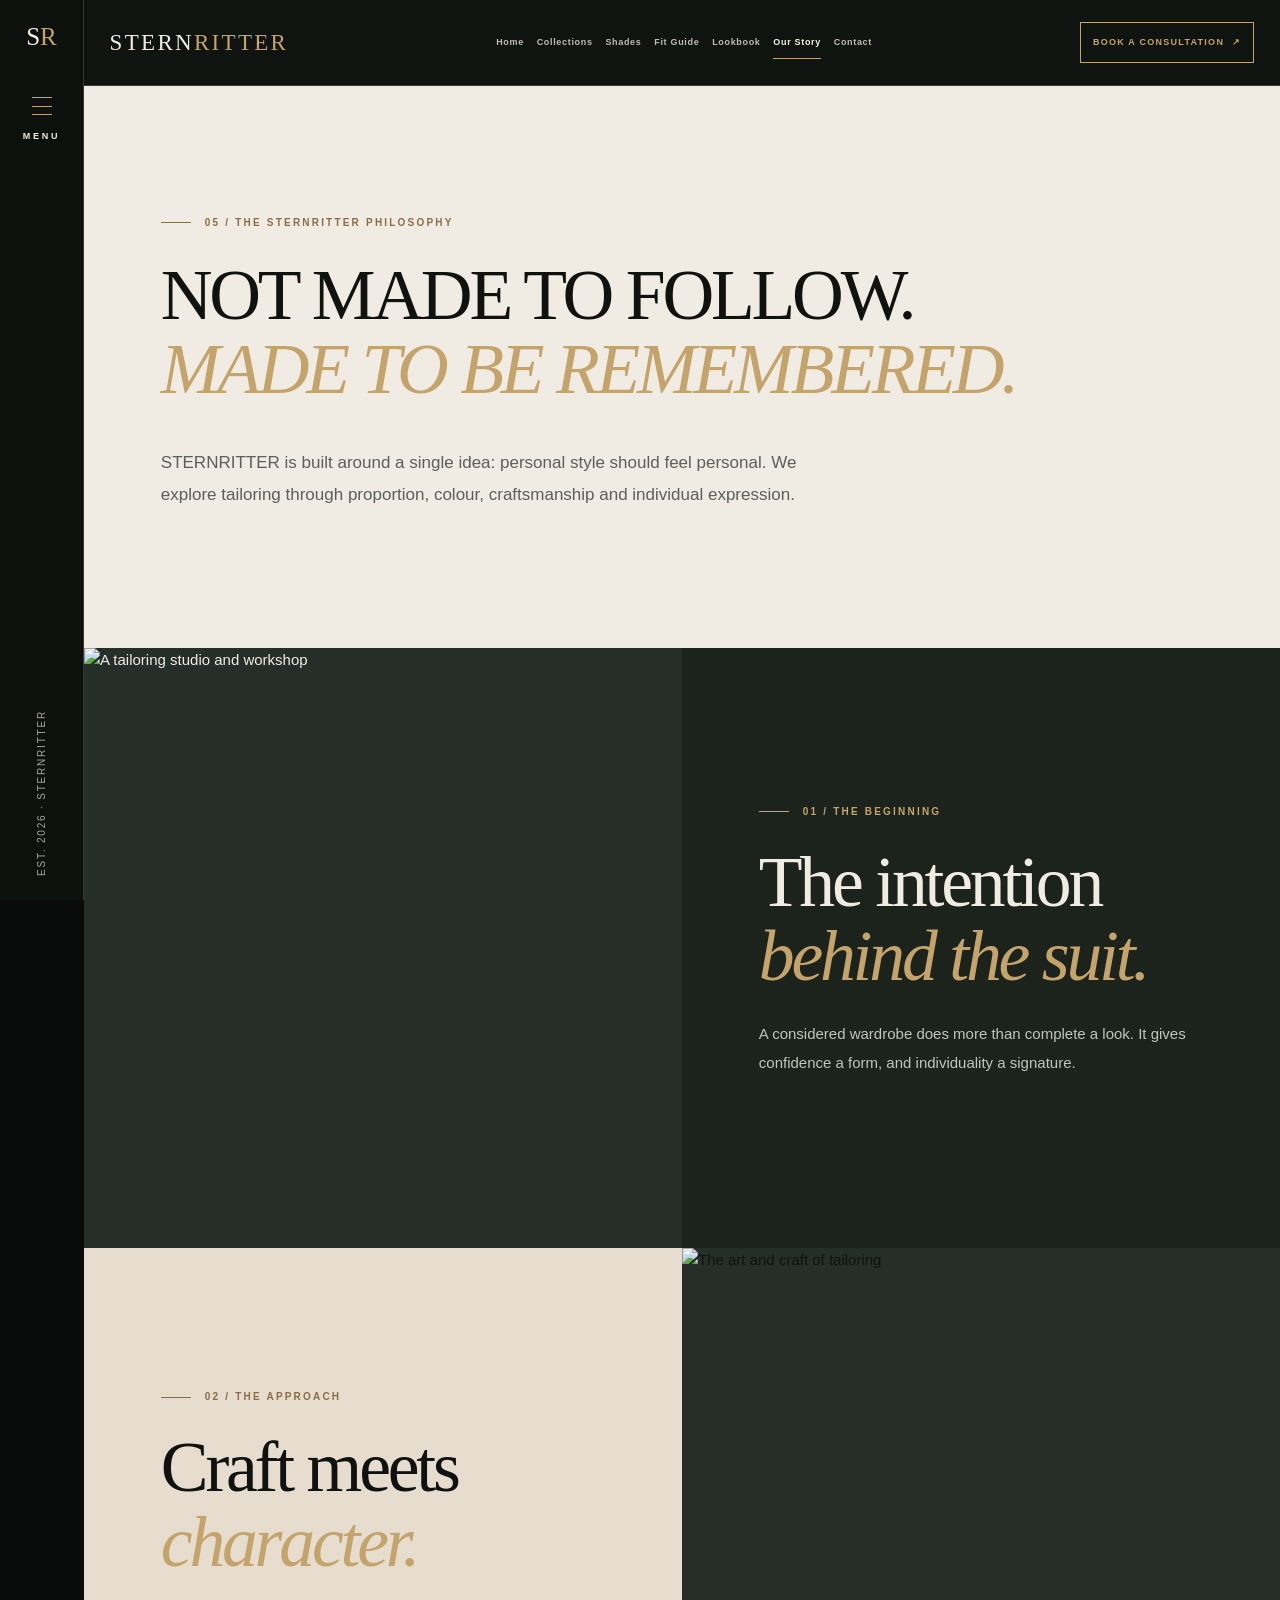
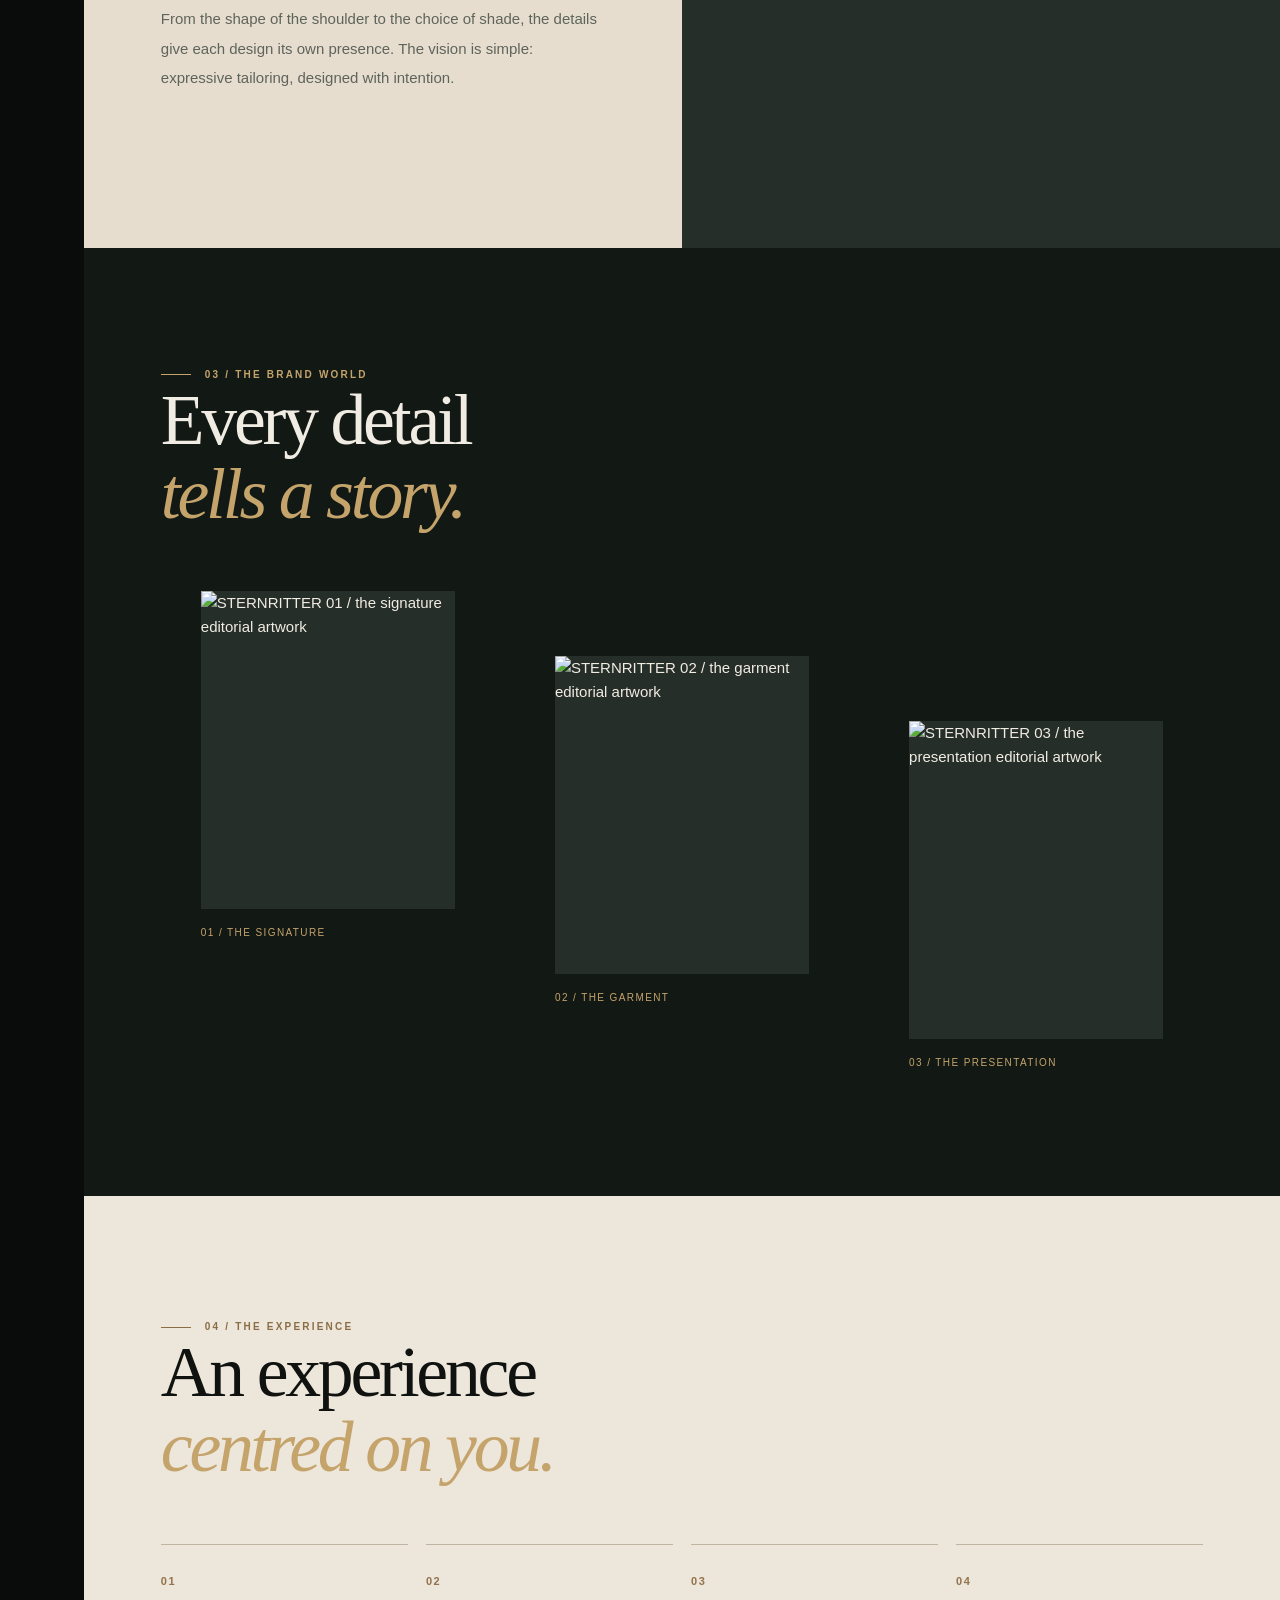
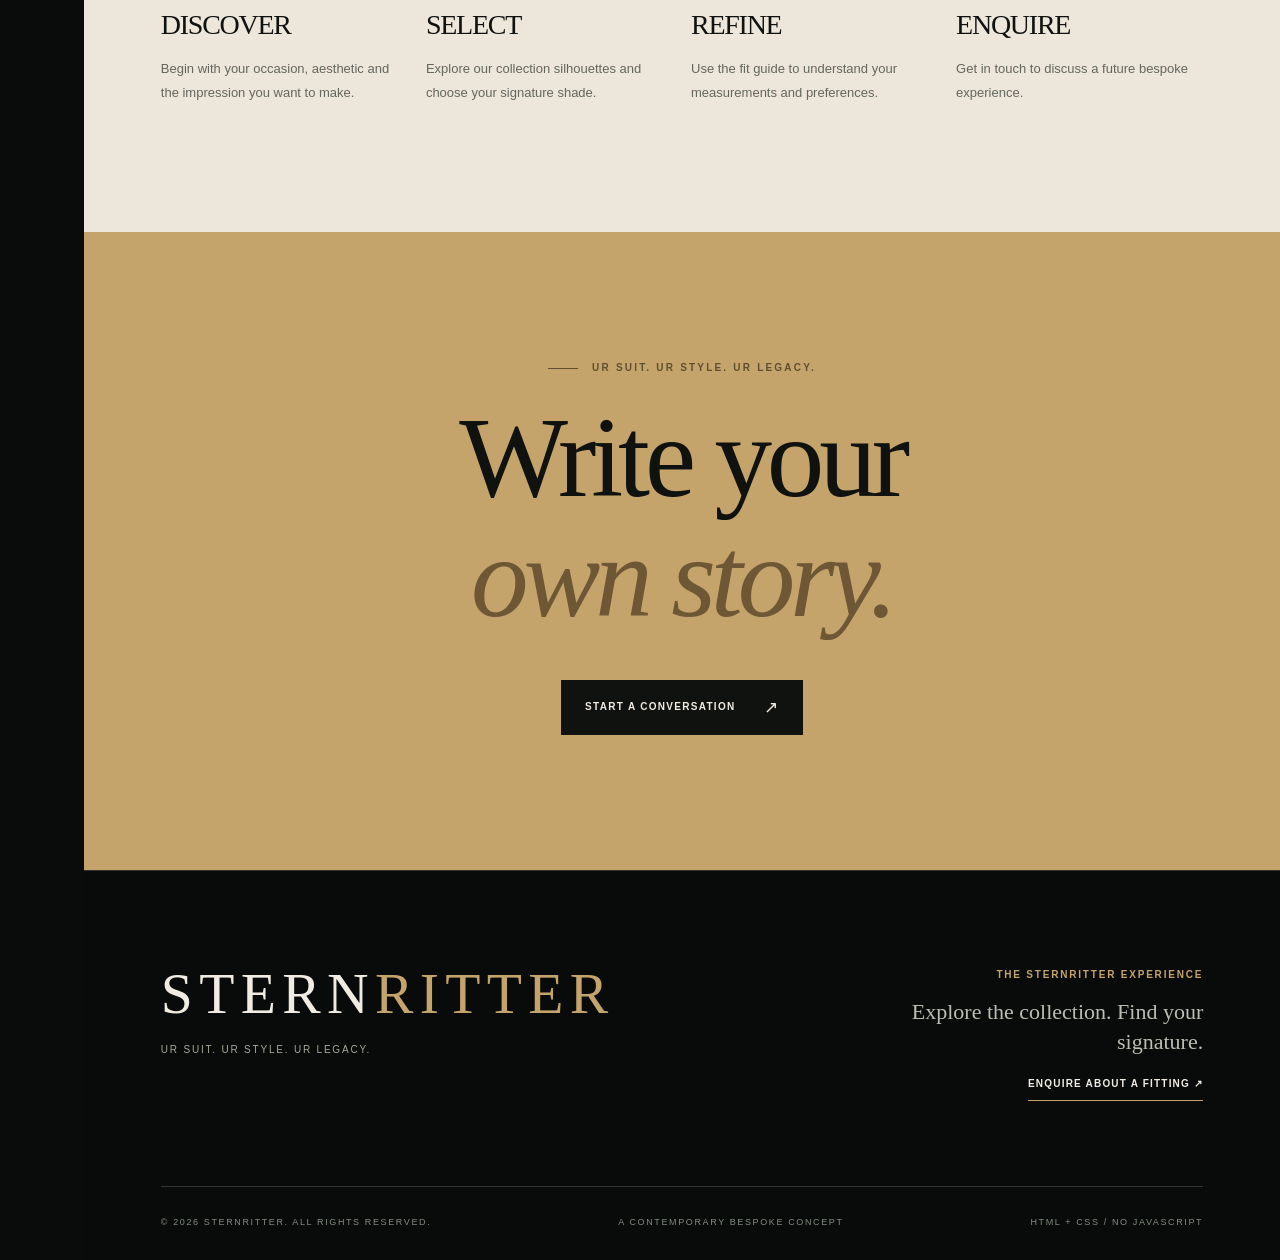
==== commit da3a3b0a: "Navigation overhaul: visible sticky top links, mobile strip, side drawer and simplified footer" ====
--- a/about.html
+++ b/about.html
@@ -7,7 +7,7 @@
  <span class="rail-side">EST. 2026 · STERNRITTER</span>
 </aside>
 <label class="nav-veil" for="site-menu" aria-hidden="true"></label>
-<nav class="nav-panel" aria-label="Primary navigation">
+<nav class="nav-panel" aria-label="Slide-out navigation">
  <div class="nav-panel-head"><span class="nav-kicker">STERNRITTER / EXPLORE</span><label class="nav-close" for="site-menu">CLOSE <span class="close-x" aria-hidden="true">×</span></label></div>
  <div class="nav-big"><a href="index.html"><small>01</small>Home<span aria-hidden="true" style="margin-left:auto;font:26px Arial,sans-serif">↗</span></a>
 <a href="collections.html"><small>02</small>Collections<span aria-hidden="true" style="margin-left:auto;font:26px Arial,sans-serif">↗</span></a>
@@ -16,14 +16,10 @@
 <a href="lookbook.html"><small>05</small>Lookbook<span aria-hidden="true" style="margin-left:auto;font:26px Arial,sans-serif">↗</span></a>
 <a href="about.html" aria-current="page"><small>06</small>Our Story<span aria-hidden="true" style="margin-left:auto;font:26px Arial,sans-serif">↗</span></a>
 <a href="contact.html"><small>07</small>Enquiries<span aria-hidden="true" style="margin-left:auto;font:26px Arial,sans-serif">↗</span></a></div>
- <div class="nav-panel-foot"><img src="https://raw.githubusercontent.com/temp940/Sternritter/main/images/The%20Garment.png" alt="A STERNRITTER luxury garment presentation" loading="lazy"><p>Ur Suit.<br>Ur Style.<br><em>Ur Legacy.</em></p></div>
+ <div class="nav-panel-foot nav-panel-message"><span class="nav-monogram" aria-hidden="true">SR</span><div><p>Ur Suit.<br>Ur Style.<br><em>Ur Legacy.</em></p><a class="nav-contact" href="contact.html#consultation">BEGIN YOUR CONSULTATION ↗</a></div></div>
 </nav>
 <div class="site">
-<header class="topbar">
- <a class="topbrand" href="index.html" aria-label="STERNRITTER homepage">STERN<span>RITTER</span></a>
- <span class="topnote">BESPOKE / EXCLUSIVE / LIMITED EDITION</span>
- <a class="book-top" href="contact.html#consultation">BOOK A CONSULTATION <span aria-hidden="true">↗</span></a>
-</header><main id="main">
+<div class="masthead"><header class="topbar"><a class="topbrand" href="index.html" aria-label="Sternritter homepage">STERN<span>RITTER</span></a><nav class="header-nav" aria-label="Main navigation"><a href="index.html">Home</a><a href="collections.html">Collections</a><a href="shades.html">Shades</a><a href="fit.html">Fit Guide</a><a href="lookbook.html">Lookbook</a><a href="about.html" aria-current="page">Our Story</a><a href="contact.html">Contact</a></nav><a class="book-top" href="contact.html#consultation">BOOK A CONSULTATION <span aria-hidden="true">↗</span></a></header><nav class="quick-nav" aria-label="Pages"><a href="index.html">Home</a><a href="collections.html">Collections</a><a href="shades.html">Shades</a><a href="fit.html">Fit Guide</a><a href="lookbook.html">Lookbook</a><a href="about.html" aria-current="page">Our Story</a><a href="contact.html">Contact</a></nav></div><main id="main">
 <section class="story-intro"><div class="wrap"><span class="kicker dark">05 / THE STERNRITTER PHILOSOPHY</span><h1 class="section-title">NOT MADE TO FOLLOW.<br><em>MADE TO BE REMEMBERED.</em></h1><p>STERNRITTER is built around a single idea: personal style should feel personal. We explore tailoring through proportion, colour, craftsmanship and individual expression.</p></div></section>
 <section class="story-block"><div class="photo-wrap story-image"><img src="https://raw.githubusercontent.com/temp940/Sternritter/main/images/Workshop.png" alt="A tailoring studio and workshop" loading="lazy"></div><div class="story-text"><span class="kicker">01 / THE BEGINNING</span><h2>The intention<br><em>behind the suit.</em></h2><p>A considered wardrobe does more than complete a look. It gives confidence a form, and individuality a signature.</p></div></section>
 <section class="story-block reverse"><div class="photo-wrap story-image"><img src="https://raw.githubusercontent.com/temp940/Sternritter/main/images/The%20Art%20of%20Tailoring.png" alt="The art and craft of tailoring" loading="lazy"></div><div class="story-text"><span class="kicker dark">02 / THE APPROACH</span><h2>Craft meets<br><em>character.</em></h2><p>From the shape of the shoulder to the choice of shade, the details give each design its own presence. The vision is simple: expressive tailoring, designed with intention.</p></div></section>
@@ -33,13 +29,7 @@
 <footer class="footer">
  <div class="footer-top">
   <div><a class="footer-logo" href="index.html">STERN<em>RITTER</em></a><p class="footer-tag">UR SUIT. UR STYLE. UR LEGACY.</p></div>
-  <div class="footer-links"><a href="index.html">Home</a>
-<a href="collections.html">Collections</a>
-<a href="shades.html">Signature Shades</a>
-<a href="fit.html">The Fit</a>
-<a href="lookbook.html">Lookbook</a>
-<a href="about.html">Our Story</a>
-<a href="contact.html">Enquiries</a></div>
+  <div class="footer-contact"><span>THE STERNRITTER EXPERIENCE</span><p>Explore the collection. Find your signature.</p><a href="contact.html#consultation">ENQUIRE ABOUT A FITTING ↗</a></div>
  </div>
  <div class="footer-bottom"><span>© 2026 STERNRITTER. ALL RIGHTS RESERVED.</span><span>A CONTEMPORARY BESPOKE CONCEPT</span><span>HTML + CSS / NO JAVASCRIPT</span></div>
 </footer></div></body></html>
--- a/style-v3.css
+++ b/style-v3.css
@@ -350,3 +350,56 @@
  .footer-links{gap:12px;grid-template-columns:1fr 1fr}
 }
 @media(prefers-reduced-motion:reduce){html{scroll-behavior:auto}*,*::before,*::after{animation:none!important;transition:none!important}}
+
+
+/* V4 — highly visible upper navigation, with retained slide-out drawer */
+.masthead{position:sticky;top:0;z-index:115;background:#101410}
+.topbar{min-height:86px;gap:clamp(15px,2vw,32px);padding-inline:clamp(22px,3vw,58px)}
+.topbar .topbrand{font-size:clamp(20px,1.85vw,29px);letter-spacing:.14em}
+.header-nav{display:flex;align-items:center;justify-content:center;gap:clamp(11px,1.45vw,25px);min-width:0}
+.header-nav a{position:relative;white-space:nowrap;font-size:10px;font-weight:700;letter-spacing:.075em;color:#bebdb3;padding:13px 0;transition:color .2s}
+.header-nav a::after{content:"";position:absolute;bottom:4px;left:0;right:0;height:1px;background:var(--gold);transform:scaleX(0);transform-origin:left;transition:transform .3s}
+.header-nav a:hover,.header-nav a[aria-current="page"]{color:#f9f1e2}
+.header-nav a:hover::after,.header-nav a[aria-current="page"]::after{transform:scaleX(1)}
+.quick-nav{display:none}
+.rail{justify-content:flex-start;gap:35px}
+.rail-open{writing-mode:horizontal-tb;transform:none;min-height:73px;gap:14px;font-size:9px;flex-direction:column}
+.hamburger{transform:none}
+.rail-side{margin-top:auto}
+#site-menu{top:81px;left:9px;width:66px;height:95px}
+.nav-panel-message{display:flex;align-items:center;gap:26px;padding:12px 0 0;border-top:1px solid #cbbfae;flex-wrap:wrap}
+.nav-monogram{display:grid;place-items:center;background:#1b231c;color:var(--gold);border:1px solid #cdbfa8;width:86px;height:94px;flex:none;font:27px Georgia,serif}
+.nav-panel-message p{margin:0 0 8px;font:clamp(20px,2.6vw,30px)/1.2 Georgia,serif}
+.nav-contact{font-size:10px;color:#896a43;letter-spacing:.12em;font-weight:700;border-bottom:1px solid #896a43;padding-bottom:6px}
+.nav-contact:hover{color:#1c231c}
+.footer-contact{text-align:right;max-width:330px}
+.footer-contact>span{font-size:10px;letter-spacing:.18em;color:var(--gold);font-weight:700}
+.footer-contact>p{margin:12px 0;color:#bcbdb3;font:22px/1.35 Georgia,serif}
+.footer-contact>a{display:inline-flex;padding:8px 0;border-bottom:1px solid var(--gold);color:var(--sand);font-size:10px;letter-spacing:.12em;font-weight:700}
+.footer-contact>a:hover{color:var(--gold)}
+@media(max-width:1380px){
+ .topbar{gap:15px;padding-inline:clamp(20px,2vw,38px)}
+ .header-nav{gap:clamp(10px,1vw,16px)}
+ .header-nav a{font-size:9px}
+ .topbar .topbrand{font-size:23px;letter-spacing:.1em}
+ .topbar .book-top{padding:12px;font-size:9px;gap:8px}
+}
+@media(max-width:1140px){
+ .header-nav{display:none}
+ .quick-nav{display:flex;align-items:center;gap:24px;padding:11px clamp(24px,4vw,65px);border-bottom:1px solid var(--stroke);overflow-x:auto;scrollbar-width:thin;background:#151b16}
+ .quick-nav a{white-space:nowrap;flex:none;padding:4px 1px;font-size:10px;font-weight:700;letter-spacing:.1em;color:#c8c6b9}
+ .quick-nav a:hover,.quick-nav a[aria-current="page"]{color:var(--gold)}
+ .footer-contact{text-align:left}
+}
+@media(max-width:650px){
+ .masthead{top:69px}
+ .topbar{min-height:65px}
+ .topbar .topbrand{font-size:21px;letter-spacing:.13em}
+ .quick-nav{padding:9px 5%;gap:20px}
+ .rail{justify-content:space-between;gap:0}
+ .rail-open{flex-direction:row;min-height:45px;gap:10px}
+ #site-menu{top:10px;left:14px;width:65px;height:48px}
+ .rail-side{margin-top:0}
+ .footer-contact{text-align:left}
+}
+@media(max-width:420px){.topbar .topbrand{font-size:17px}}
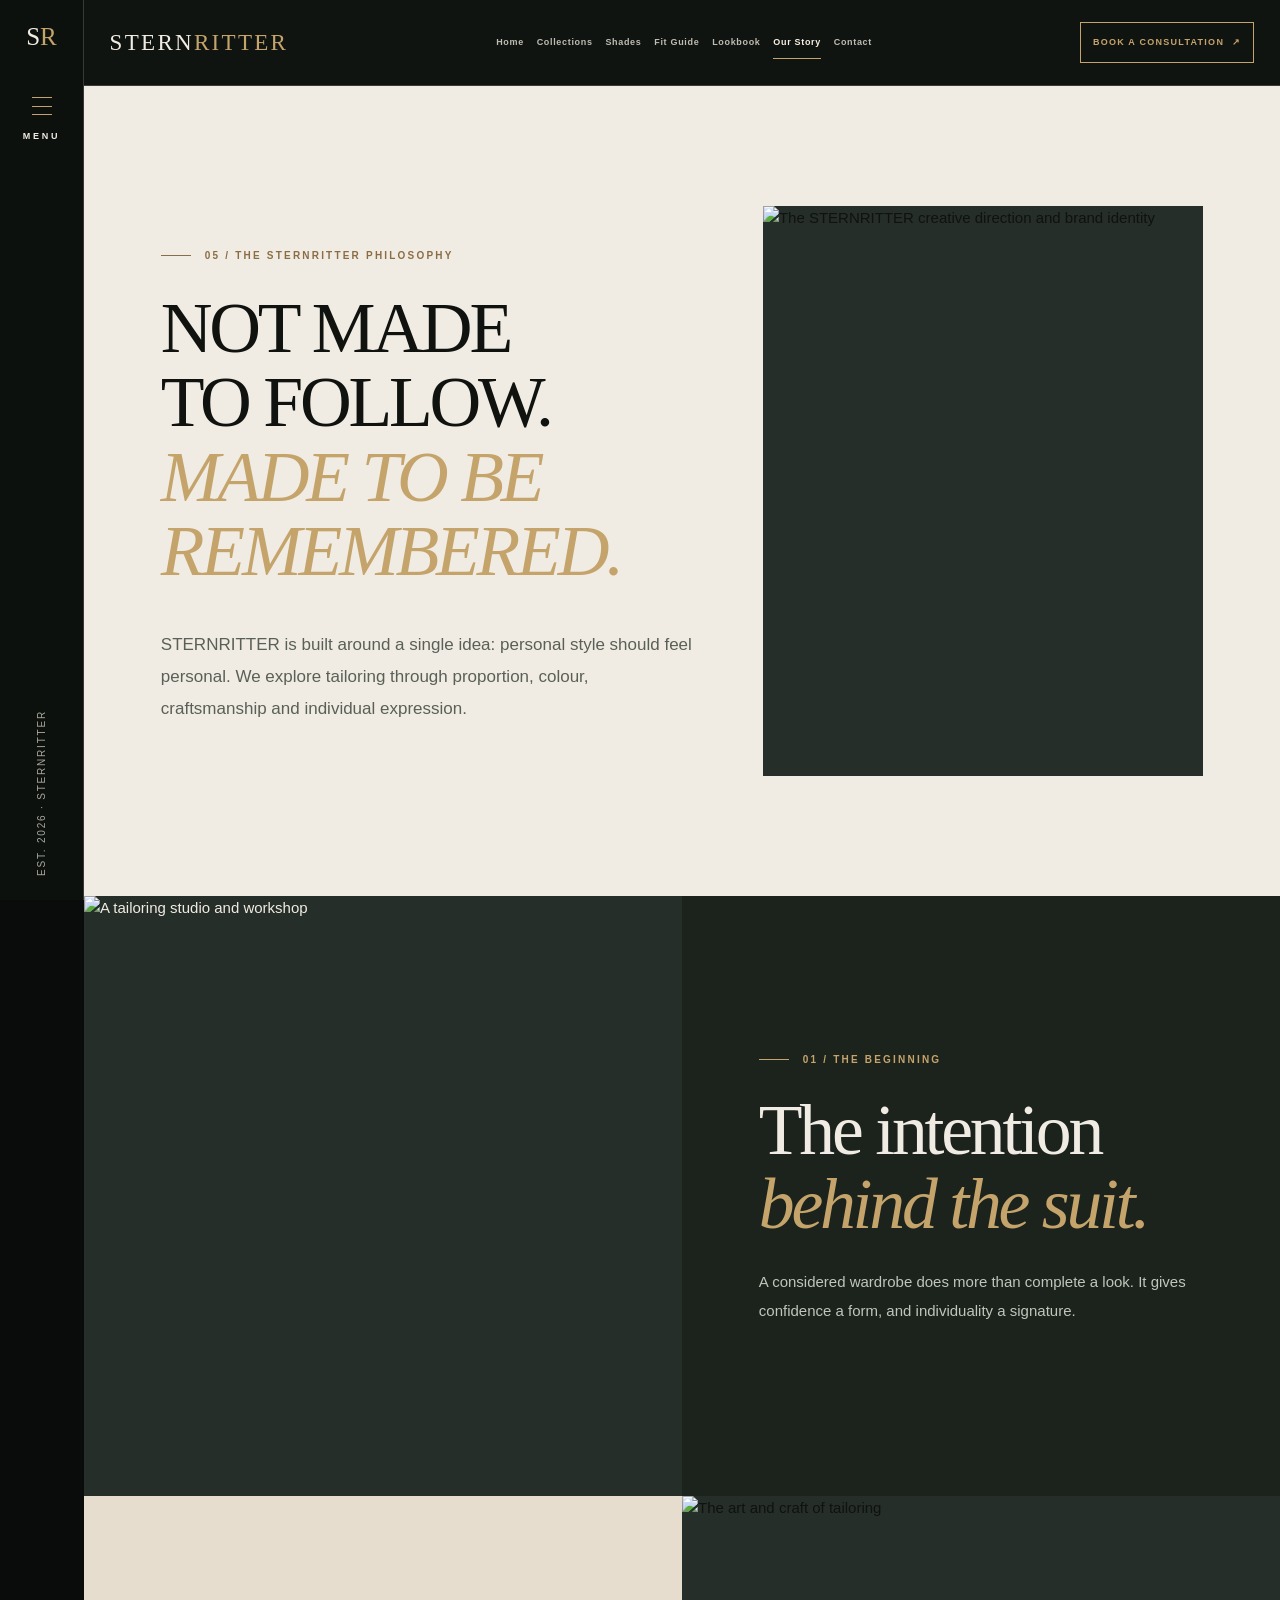
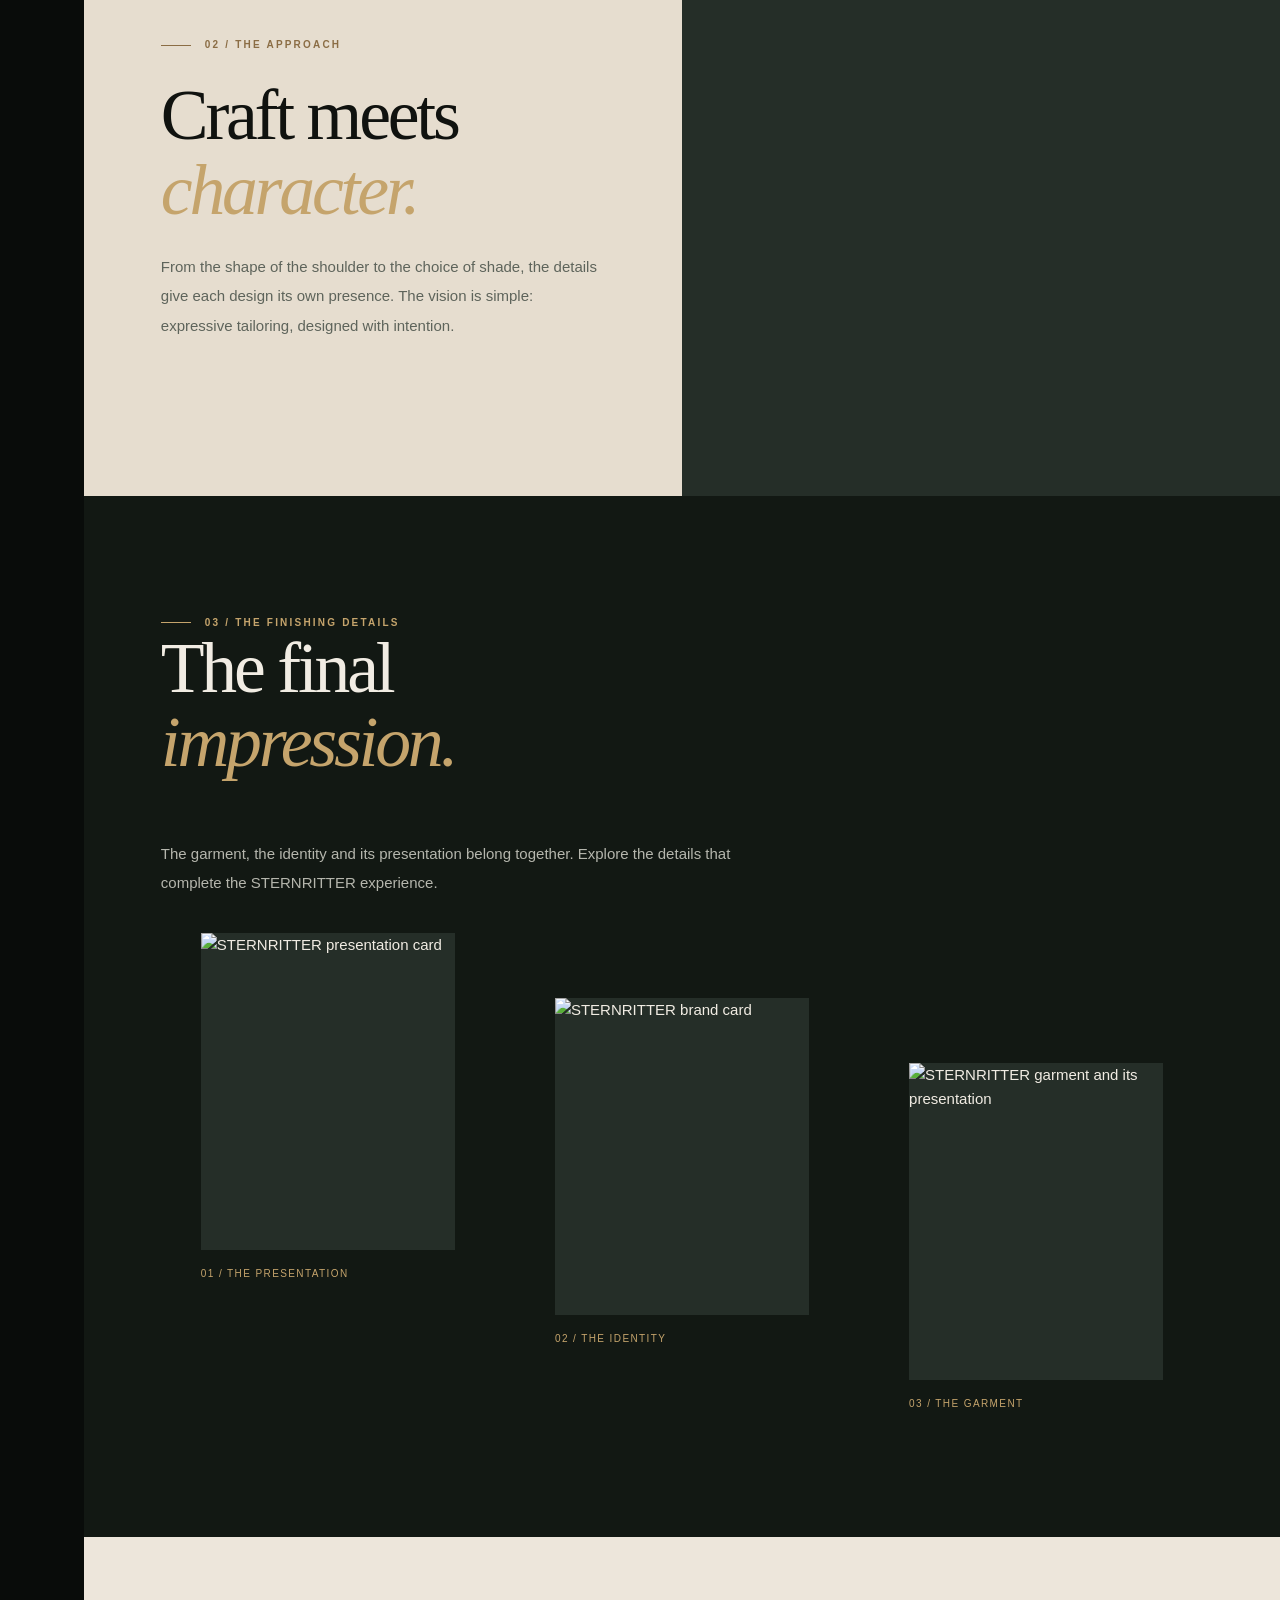
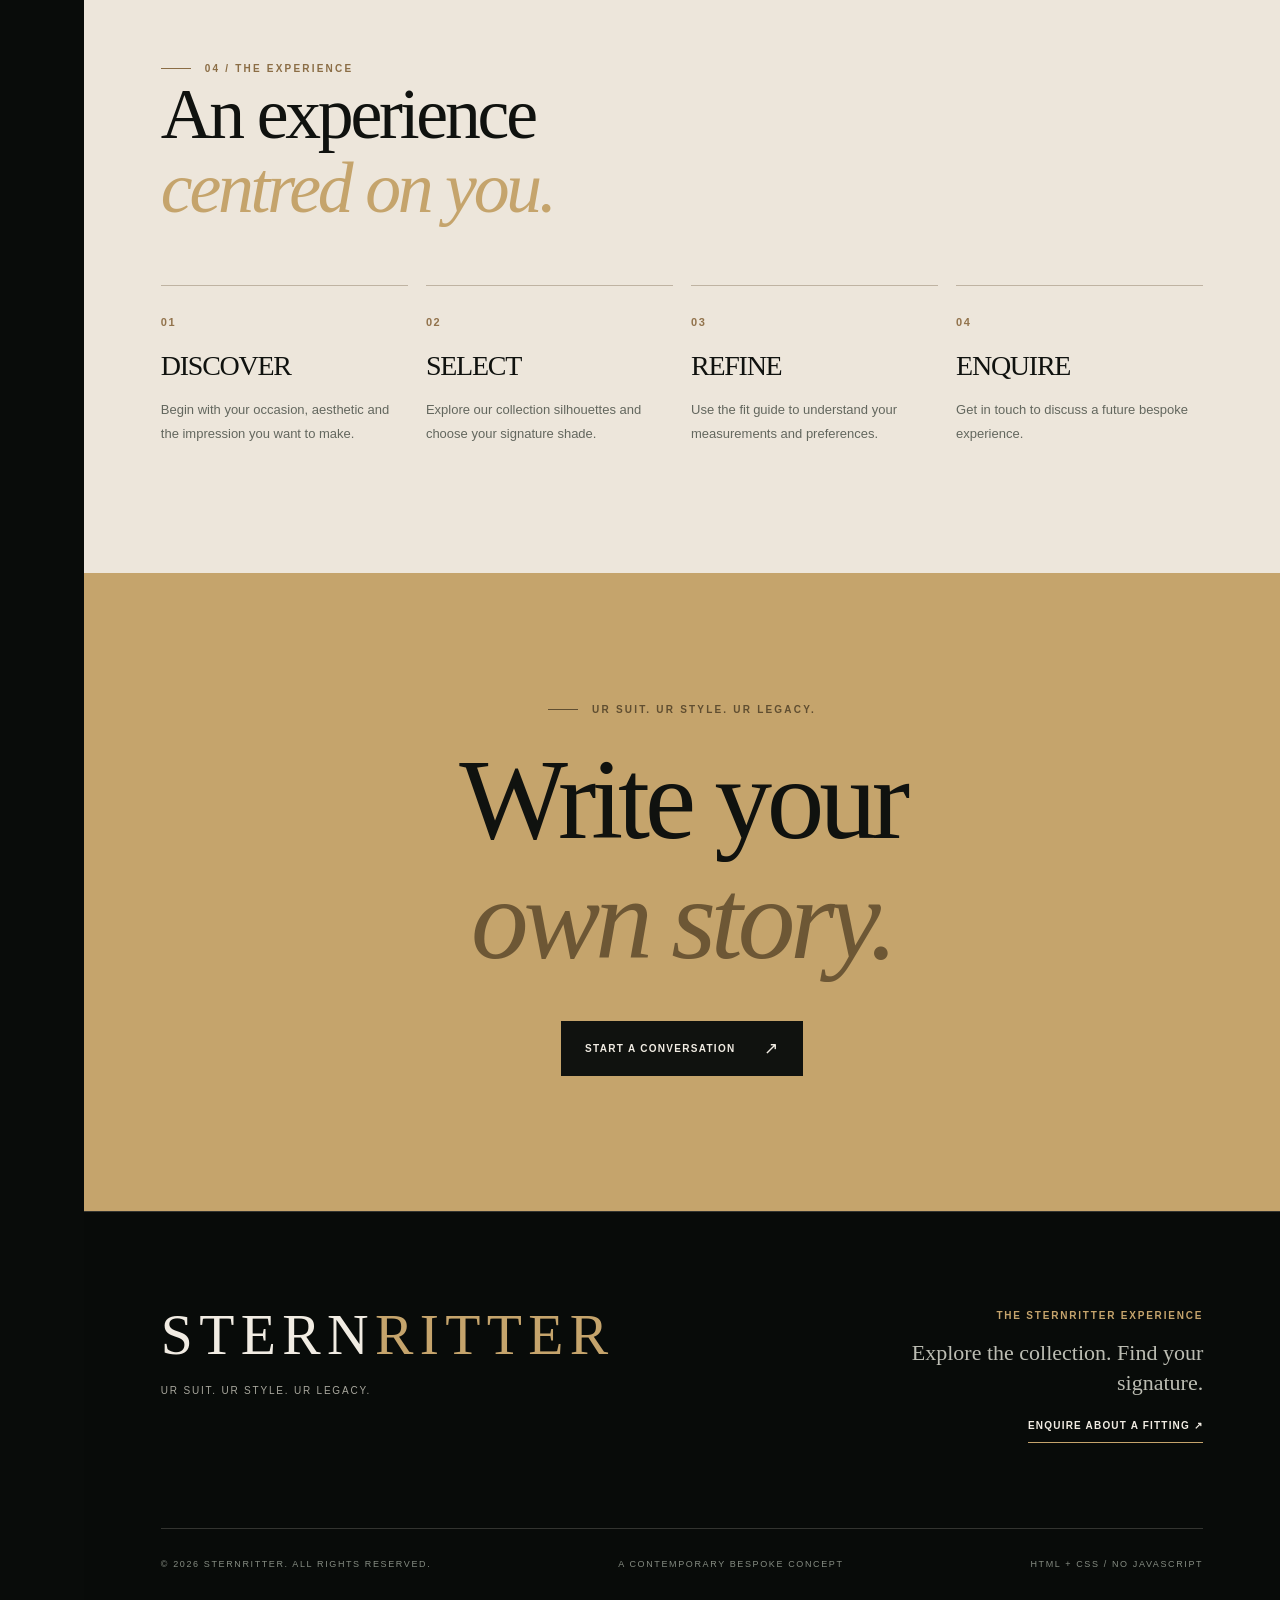
==== commit 95a9e031: "Curate photography: organise all 22 images and move misplaced fit and brand visuals" ====
--- a/about.html
+++ b/about.html
@@ -20,10 +20,21 @@
 </nav>
 <div class="site">
 <div class="masthead"><header class="topbar"><a class="topbrand" href="index.html" aria-label="Sternritter homepage">STERN<span>RITTER</span></a><nav class="header-nav" aria-label="Main navigation"><a href="index.html">Home</a><a href="collections.html">Collections</a><a href="shades.html">Shades</a><a href="fit.html">Fit Guide</a><a href="lookbook.html">Lookbook</a><a href="about.html" aria-current="page">Our Story</a><a href="contact.html">Contact</a></nav><a class="book-top" href="contact.html#consultation">BOOK A CONSULTATION <span aria-hidden="true">↗</span></a></header><nav class="quick-nav" aria-label="Pages"><a href="index.html">Home</a><a href="collections.html">Collections</a><a href="shades.html">Shades</a><a href="fit.html">Fit Guide</a><a href="lookbook.html">Lookbook</a><a href="about.html" aria-current="page">Our Story</a><a href="contact.html">Contact</a></nav></div><main id="main">
-<section class="story-intro"><div class="wrap"><span class="kicker dark">05 / THE STERNRITTER PHILOSOPHY</span><h1 class="section-title">NOT MADE TO FOLLOW.<br><em>MADE TO BE REMEMBERED.</em></h1><p>STERNRITTER is built around a single idea: personal style should feel personal. We explore tailoring through proportion, colour, craftsmanship and individual expression.</p></div></section>
+<section class="story-intro"><div class="wrap story-intro-grid">
+ <div><span class="kicker dark">05 / THE STERNRITTER PHILOSOPHY</span><h1 class="section-title">NOT MADE TO FOLLOW.<br><em>MADE TO BE REMEMBERED.</em></h1>
+ <p>STERNRITTER is built around a single idea: personal style should feel personal. We explore tailoring through proportion, colour, craftsmanship and individual expression.</p></div>
+ <div class="photo-wrap story-intro-image"><img src="https://raw.githubusercontent.com/temp940/Sternritter/main/images/About%20us%202.png" alt="The STERNRITTER creative direction and brand identity" loading="lazy"></div>
+</div></section>
 <section class="story-block"><div class="photo-wrap story-image"><img src="https://raw.githubusercontent.com/temp940/Sternritter/main/images/Workshop.png" alt="A tailoring studio and workshop" loading="lazy"></div><div class="story-text"><span class="kicker">01 / THE BEGINNING</span><h2>The intention<br><em>behind the suit.</em></h2><p>A considered wardrobe does more than complete a look. It gives confidence a form, and individuality a signature.</p></div></section>
 <section class="story-block reverse"><div class="photo-wrap story-image"><img src="https://raw.githubusercontent.com/temp940/Sternritter/main/images/The%20Art%20of%20Tailoring.png" alt="The art and craft of tailoring" loading="lazy"></div><div class="story-text"><span class="kicker dark">02 / THE APPROACH</span><h2>Craft meets<br><em>character.</em></h2><p>From the shape of the shoulder to the choice of shade, the details give each design its own presence. The vision is simple: expressive tailoring, designed with intention.</p></div></section>
-<section class="detail-triptych"><div class="wrap"><span class="kicker">03 / THE BRAND WORLD</span><h2 class="section-title">Every detail<br><em>tells a story.</em></h2><div class="detail-triptych-grid"><figure><div class="photo-wrap "><img src="https://raw.githubusercontent.com/temp940/Sternritter/main/images/Card%20Presentation.png" alt="STERNRITTER 01 / the signature editorial artwork" loading="lazy"></div><figcaption>01 / THE SIGNATURE</figcaption></figure><figure><div class="photo-wrap "><img src="https://raw.githubusercontent.com/temp940/Sternritter/main/images/The%20Garment.png" alt="STERNRITTER 02 / the garment editorial artwork" loading="lazy"></div><figcaption>02 / THE GARMENT</figcaption></figure><figure><div class="photo-wrap "><img src="https://raw.githubusercontent.com/temp940/Sternritter/main/images/Card.png" alt="STERNRITTER 03 / the presentation editorial artwork" loading="lazy"></div><figcaption>03 / THE PRESENTATION</figcaption></figure></div></div></section>
+<section class="detail-triptych"><div class="wrap">
+ <span class="kicker">03 / THE FINISHING DETAILS</span>
+ <h2 class="section-title">The final<br><em>impression.</em></h2>
+ <p class="prose">The garment, the identity and its presentation belong together. Explore the details that complete the STERNRITTER experience.</p>
+ <div class="detail-triptych-grid"><figure><div class="photo-wrap"><img src="https://raw.githubusercontent.com/temp940/Sternritter/main/images/Card%20Presentation.png" alt="STERNRITTER presentation card" loading="lazy"></div><figcaption>01 / THE PRESENTATION</figcaption></figure>
+<figure><div class="photo-wrap"><img src="https://raw.githubusercontent.com/temp940/Sternritter/main/images/Card.png" alt="STERNRITTER brand card" loading="lazy"></div><figcaption>02 / THE IDENTITY</figcaption></figure>
+<figure><div class="photo-wrap"><img src="https://raw.githubusercontent.com/temp940/Sternritter/main/images/The%20Garment.png" alt="STERNRITTER garment and its presentation" loading="lazy"></div><figcaption>03 / THE GARMENT</figcaption></figure></div>
+</div></section>
 <section class="process-section"><div class="wrap"><span class="kicker dark">04 / THE EXPERIENCE</span><h2 class="section-title">An experience<br><em>centred on you.</em></h2><div class="process-grid"><div class="process-card"><small>01</small><h3>DISCOVER</h3><p>Begin with your occasion, aesthetic and the impression you want to make.</p></div><div class="process-card"><small>02</small><h3>SELECT</h3><p>Explore our collection silhouettes and choose your signature shade.</p></div><div class="process-card"><small>03</small><h3>REFINE</h3><p>Use the fit guide to understand your measurements and preferences.</p></div><div class="process-card"><small>04</small><h3>ENQUIRE</h3><p>Get in touch to discuss a future bespoke experience.</p></div></div></div></section>
 <section class="cta-band"><span class="kicker">UR SUIT. UR STYLE. UR LEGACY.</span><h2>Write your<br><em>own story.</em></h2><a class="button dark" href="contact.html#consultation">START A CONVERSATION <span>↗</span></a></section></main>
 <footer class="footer">
--- a/style-v3.css
+++ b/style-v3.css
@@ -403,3 +403,53 @@
  .footer-contact{text-align:left}
 }
 @media(max-width:420px){.topbar .topbrand{font-size:17px}}
+
+
+/* V4 — photo placement and five curated Lookbook chapters */
+.lookbook-intro{padding-bottom:30px;max-width:740px}
+.lookbook-intro h2{margin:16px 0}
+.gallery-content{display:grid;gap:100px}
+.gallery-group{min-width:0}
+.gallery-group-head{display:flex;justify-content:space-between;gap:35px;align-items:end;border-bottom:1px solid #c4b8a7;padding-bottom:26px;margin-bottom:32px}
+.gallery-group-head h3{font-size:clamp(35px,4.5vw,67px);margin:15px 0 10px}
+.gallery-group-head p{font-size:14px;line-height:1.7;color:#60675e;max-width:560px;margin:0}
+.gallery-count{font-size:10px;letter-spacing:.15em;font-weight:700;color:#997b51;white-space:nowrap}
+.gallery-grid{grid-template-columns:repeat(3,minmax(0,1fr));gap:27px 20px}
+.gallery-card>a{aspect-ratio:4/5}
+.gallery-card figcaption{font-size:12px}
+#gallery-suits:checked~.gallery-content .gallery-group:not(.cat-suits),
+#gallery-shades:checked~.gallery-content .gallery-group:not(.cat-shades),
+#gallery-fits:checked~.gallery-content .gallery-group:not(.cat-fits),
+#gallery-atelier:checked~.gallery-content .gallery-group:not(.cat-atelier),
+#gallery-details:checked~.gallery-content .gallery-group:not(.cat-details){display:none}
+#gallery-atelier:checked~.gallery-tabs label[for="gallery-atelier"],
+#gallery-details:checked~.gallery-tabs label[for="gallery-details"]{background:#171d18;border-color:#171d18;color:#fff}
+.story-intro-grid{display:grid;grid-template-columns:minmax(0,1.1fr) minmax(0,.9fr);gap:clamp(30px,5vw,75px);align-items:center}
+.story-intro .story-intro-image{height:570px}
+.story-intro-grid>div:first-child p{max-width:620px;font-size:17px;line-height:1.9;color:#5a6057}
+.detail-triptych .prose{max-width:630px;margin-bottom:35px}
+.fit-focus{display:grid;grid-template-columns:1fr 1fr;min-height:560px;background:#151c17}
+.fit-focus-image{height:610px}
+.fit-focus-copy{display:flex;align-items:flex-start;justify-content:center;flex-direction:column;padding:clamp(62px,8vw,125px) clamp(30px,7vw,112px)}
+.fit-focus-copy h2{margin:25px 0}
+.fit-focus-copy .prose{max-width:460px}
+.page-hero .photo-wrap img,.collection-story .photo-wrap img,.fit-card img{object-position:center top}
+@media(max-width:1140px){
+ .story-intro-grid,.fit-focus{grid-template-columns:1fr}
+ .story-intro .story-intro-image,.fit-focus-image{height:510px}
+}
+@media(max-width:900px){
+ .gallery-grid{grid-template-columns:repeat(2,minmax(0,1fr))}
+ .gallery-content{gap:70px}
+}
+@media(max-width:650px){
+ .gallery-group-head{display:block}
+ .gallery-count{display:block;margin-top:15px}
+ .gallery-grid{grid-template-columns:repeat(2,minmax(0,1fr));gap:24px 12px}
+ .gallery-card>a{aspect-ratio:3/4}
+ .story-intro .story-intro-image,.fit-focus-image{height:390px}
+}
+@media(max-width:420px){
+ .gallery-grid{grid-template-columns:1fr}
+ .gallery-card>a{aspect-ratio:4/5}
+}
